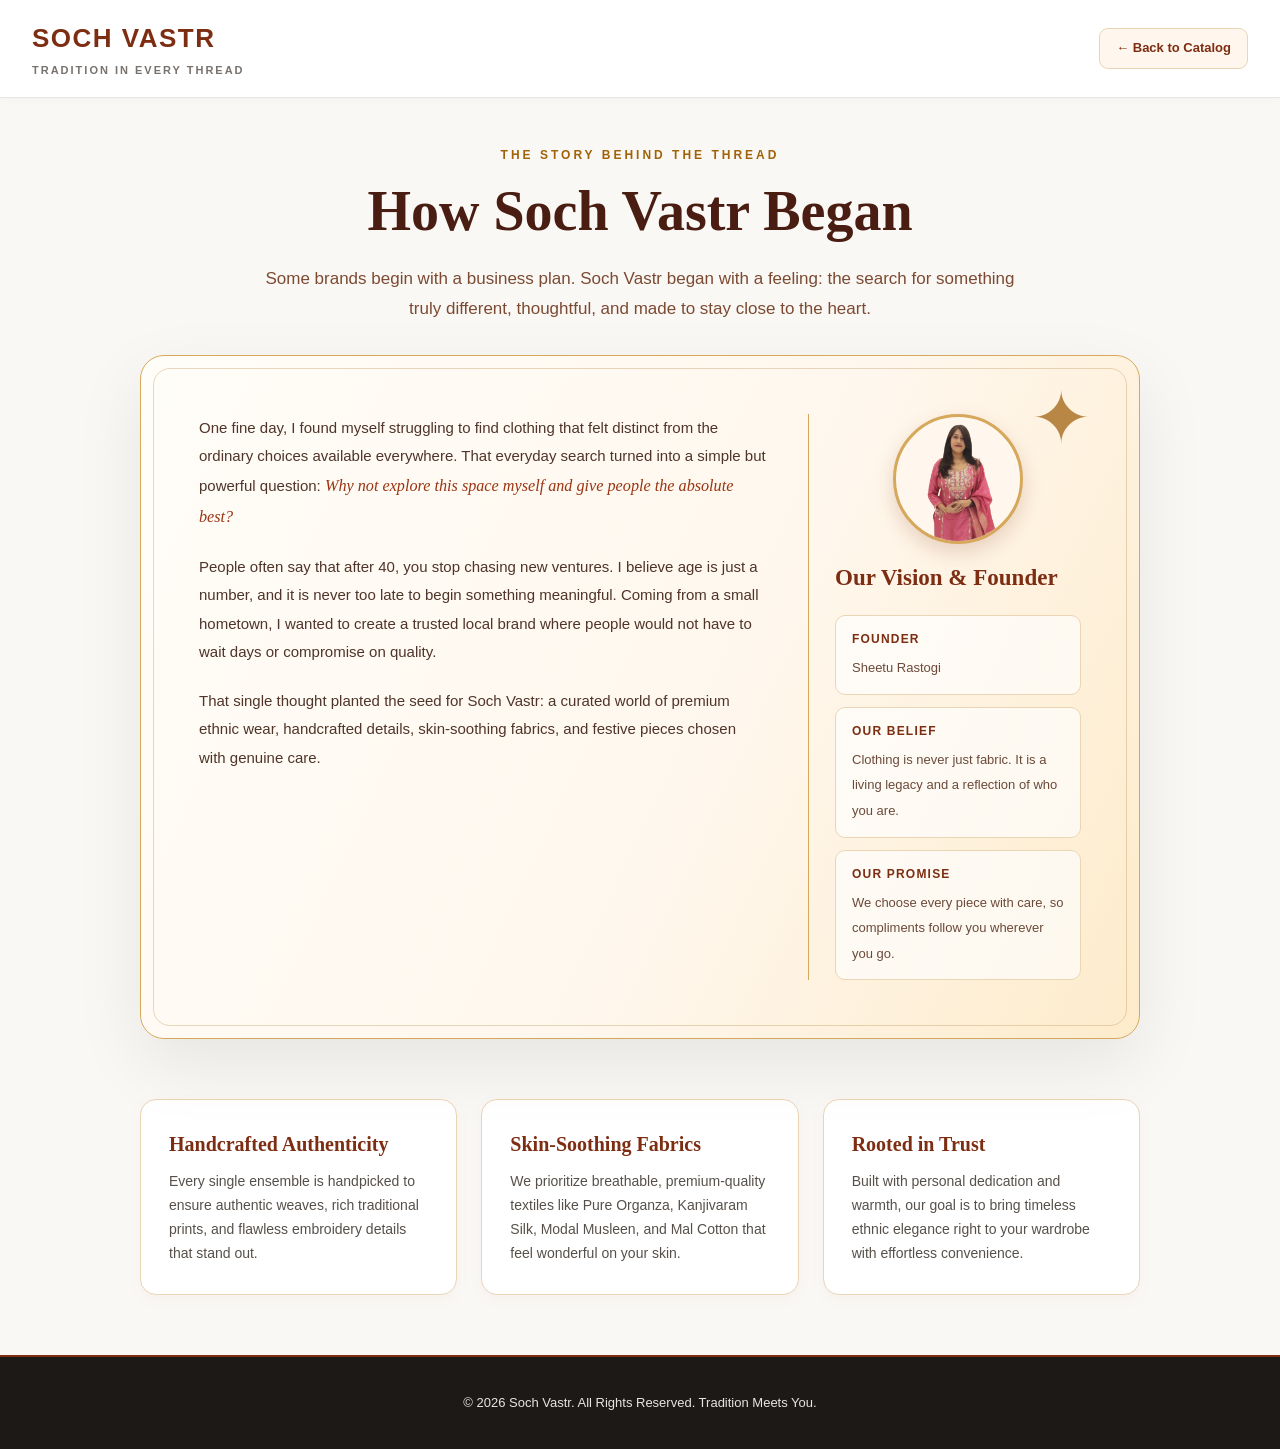
==== about.html @ a59cc062 "commit" ====
<!DOCTYPE html>
<html lang="en">
<head>
  <meta charset="UTF-8" />
  <meta name="viewport" content="width=device-width, initial-scale=1.0" />
  <title>About Us | Soch Vastr - Tradition in Every Thread</title>
  <style>
    * { box-sizing: border-box; margin: 0; padding: 0; font-family: "Trebuchet MS", "Segoe UI", sans-serif; }
    body { background-color: #FAF8F5; color: #2D2A26; line-height: 1.6; }

    /* Header */
    header { position: sticky; top: 0; z-index: 30; background: #ffffff; border-bottom: 1px solid #E7E5E4; padding: 18px 32px; display: flex; align-items: center; justify-content: space-between; box-shadow: 0 2px 10px rgba(0,0,0,0.02); }
    .brand h1 { font-size: 26px; font-weight: 800; color: #7C2D12; letter-spacing: 1.5px; text-decoration: none; }
    .brand p { font-size: 11px; color: #78716C; text-transform: uppercase; letter-spacing: 2px; font-weight: 600; margin-top: 2px; }
    .back-link { color: #7C2D12; font-size: 13px; font-weight: 800; text-decoration: none; padding: 9px 16px; border: 1px solid #EAD5B5; border-radius: 9px; background: #FFF7ED; transition: color 0.2s, background 0.2s, transform 0.2s; }
    .back-link:hover { color: #ffffff; background: #7C2D12; transform: translateY(-1px); }

    /* Hero Section */
    .about-hero { max-width: 1000px; margin: 48px auto 20px; padding: 0 24px; text-align: center; }
    .about-kicker { color: #A16207; font-size: 12px; font-weight: 800; letter-spacing: 3px; text-transform: uppercase; margin-bottom: 14px; }
    .about-hero h2 { color: #4A1D12; font-family: Georgia, "Times New Roman", serif; font-size: clamp(34px, 5vw, 56px); line-height: 1.15; font-weight: 700; margin-bottom: 20px; }
    .about-lead { max-width: 760px; margin: 0 auto; color: #7C4A32; font-size: 17px; line-height: 1.8; }

    /* Main Content Panel */
    .about-container { max-width: 1040px; margin: 30px auto 60px; padding: 0 20px; }
    .about-panel { padding: 58px; background: linear-gradient(115deg, #FFFDF8 0%, #FFF7ED 58%, #FDEBCB 100%); border: 1px solid #D6A85C; border-radius: 24px; color: #3A2118; box-shadow: 0 24px 70px rgba(0, 0, 0, 0.08); position: relative; overflow: hidden; }
    .about-panel::before { content: ""; position: absolute; inset: 12px; border: 1px solid rgba(184, 134, 69, 0.32); border-radius: 17px; pointer-events: none; }
    .about-panel::after { content: "✦"; position: absolute; right: 48px; top: 26px; color: #B88645; font-size: 72px; line-height: 1; pointer-events: none; }

    .about-content { display: grid; grid-template-columns: minmax(0, 1.35fr) minmax(250px, 0.65fr); gap: 42px; align-items: start; position: relative; z-index: 1; }
    .about-story { color: #4F3429; font-size: 15px; line-height: 1.9; }
    .about-story p + p { margin-top: 20px; }
    .about-story em { color: #9A3412; font-family: Georgia, "Times New Roman", serif; font-size: 1.08em; }

    /* Founder Aside Styles */
    .about-aside { border-left: 1px solid #D6A85C; padding-left: 26px; text-align: center; }
    .founder-img-wrap { width: 130px; height: 130px; margin: 0 auto 16px; border-radius: 50%; overflow: hidden; border: 3px solid #D6A85C; box-shadow: 0 8px 20px rgba(124, 45, 18, 0.18); background: #FFF7ED; }
    .founder-img-wrap img { width: 100%; height: 100%; object-fit: cover; object-position: top center; }
    .about-aside h3 { color: #7C2D12; font-family: Georgia, "Times New Roman", serif; font-size: 23px; margin-bottom: 18px; text-align: left; }
    .about-fact { padding: 14px 16px; border: 1px solid #EAD5B5; border-radius: 10px; background: rgba(255, 255, 255, 0.65); margin-top: 12px; text-align: left; }
    .about-fact strong { display: block; color: #7C2D12; font-size: 12px; letter-spacing: 1.2px; text-transform: uppercase; margin-bottom: 5px; }
    .about-fact span { color: #6B4A3A; font-size: 13px; line-height: 1.5; }

    /* Values Grid */
    .values-grid { max-width: 1040px; margin: 0 auto 60px; padding: 0 20px; display: grid; grid-template-columns: repeat(auto-fit, minmax(300px, 1fr)); gap: 24px; }
    .value-card { background: #ffffff; border: 1px solid #EAD5B5; border-radius: 16px; padding: 28px; box-shadow: 0 4px 16px rgba(124, 45, 18, 0.04); }
    .value-card h4 { font-family: Georgia, "Times New Roman", serif; font-size: 20px; color: #7C2D12; margin-bottom: 10px; }
    .value-card p { font-size: 14px; color: #57504A; line-height: 1.7; }

    /* Responsive */
    @media (max-width: 768px) {
      header { padding: 14px 16px; }
      .brand h1 { font-size: 21px; }
      .about-panel { padding: 36px 20px; border-radius: 18px; }
      .about-panel::after { display: none; }
      .about-content { grid-template-columns: 1fr; gap: 28px; }
      .about-aside { border-left: 0; border-top: 1px solid rgba(214, 168, 92, 0.4); padding: 24px 0 0; text-align: left; }
      .about-aside h3 { text-align: left; }
      .founder-img-wrap { margin: 0 0 16px 0; }
    }
  </style>
</head>
<body>

  <!-- Header -->
  <header>
    <div class="brand">
      <a href="index.html" style="text-decoration: none;"><h1 style="color: #7C2D12;">SOCH VASTR</h1></a>
      <p>Tradition in Every Thread</p>
    </div>
    <a href="index.html" class="back-link">← Back to Catalog</a>
  </header>

  <!-- Hero Intro -->
  <section class="about-hero">
    <div class="about-kicker">The Story Behind The Thread</div>
    <h2>How Soch Vastr Began</h2>
    <p class="about-lead">Some brands begin with a business plan. Soch Vastr began with a feeling: the search for something truly different, thoughtful, and made to stay close to the heart.</p>
  </section>

  <!-- Detailed Story Container -->
  <div class="about-container">
    <div class="about-panel">
      <div class="about-content">
        <div class="about-story">
          <p>One fine day, I found myself struggling to find clothing that felt distinct from the ordinary choices available everywhere. That everyday search turned into a simple but powerful question: <em>Why not explore this space myself and give people the absolute best?</em></p>
          <p>People often say that after 40, you stop chasing new ventures. I believe age is just a number, and it is never too late to begin something meaningful. Coming from a small hometown, I wanted to create a trusted local brand where people would not have to wait days or compromise on quality.</p>
          <p>That single thought planted the seed for Soch Vastr: a curated world of premium ethnic wear, handcrafted details, skin-soothing fabrics, and festive pieces chosen with genuine care.</p>
        </div>
        <aside class="about-aside">
          <div class="founder-img-wrap">
            <img src="images/founder.png" alt="Sheetu Rastogi - Founder of Soch Vastr" onerror="this.src='https://placehold.co/200x200/FAF5EE/7C2D12?text=Founder';" />
          </div>
          <h3>Our Vision & Founder</h3>
          <div class="about-fact"><strong>Founder</strong><span>Sheetu Rastogi</span></div>
          <div class="about-fact"><strong>Our belief</strong><span>Clothing is never just fabric. It is a living legacy and a reflection of who you are.</span></div>
          <div class="about-fact"><strong>Our promise</strong><span>We choose every piece with care, so compliments follow you wherever you go.</span></div>
        </aside>
      </div>
    </div>
  </div>

  <!-- Core Values Section -->
  <div class="values-grid">
    <div class="value-card">
      <h4>Handcrafted Authenticity</h4>
      <p>Every single ensemble is handpicked to ensure authentic weaves, rich traditional prints, and flawless embroidery details that stand out.</p>
    </div>
    <div class="value-card">
      <h4>Skin-Soothing Fabrics</h4>
      <p>We prioritize breathable, premium-quality textiles like Pure Organza, Kanjivaram Silk, Modal Musleen, and Mal Cotton that feel wonderful on your skin.</p>
    </div>
    <div class="value-card">
      <h4>Rooted in Trust</h4>
      <p>Built with personal dedication and warmth, our goal is to bring timeless ethnic elegance right to your wardrobe with effortless convenience.</p>
    </div>
  </div>

  <!-- Footer -->
  <footer style="background-color: #1C1917; color: #E7E5E4; padding: 36px 24px; text-align: center; border-top: 2px solid #7C2D12; font-size: 13px;">
    <p>&copy; 2026 Soch Vastr. All Rights Reserved. Tradition Meets You.</p>
  </footer>

</body>
</html>
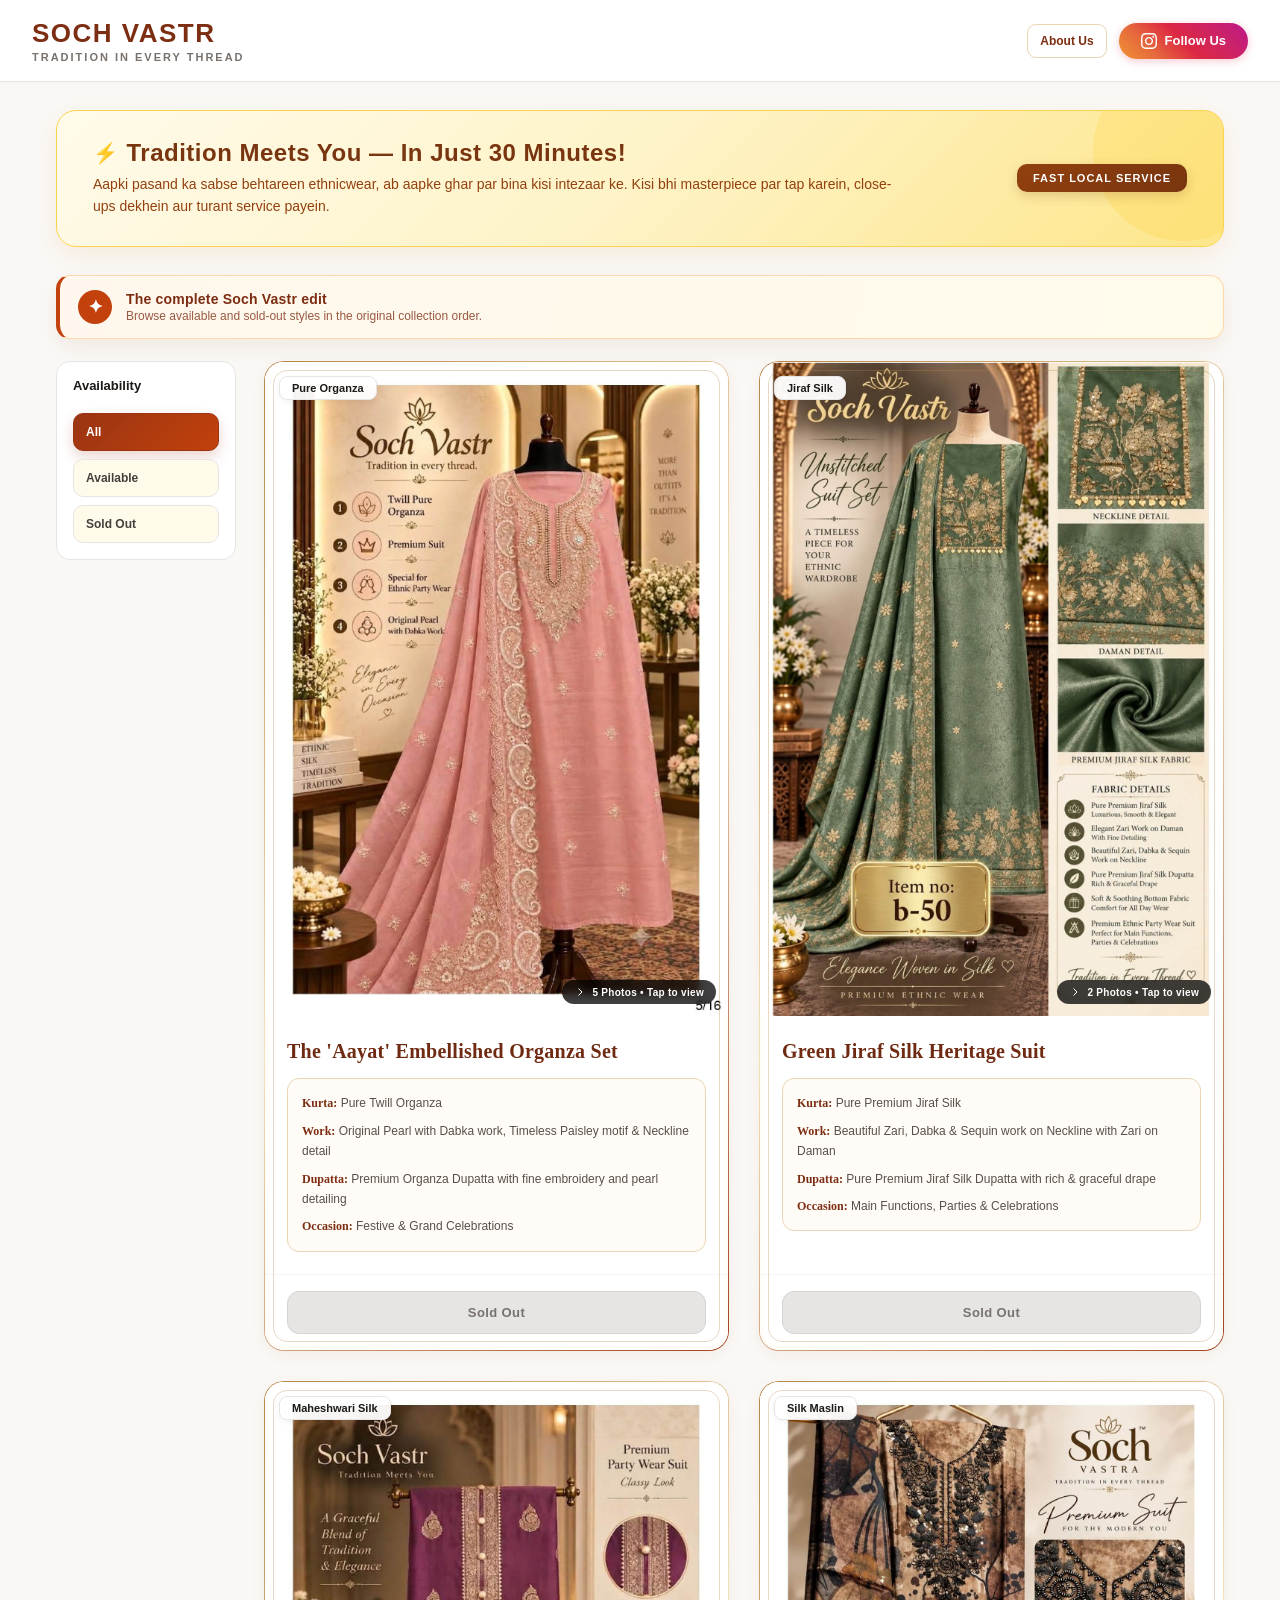
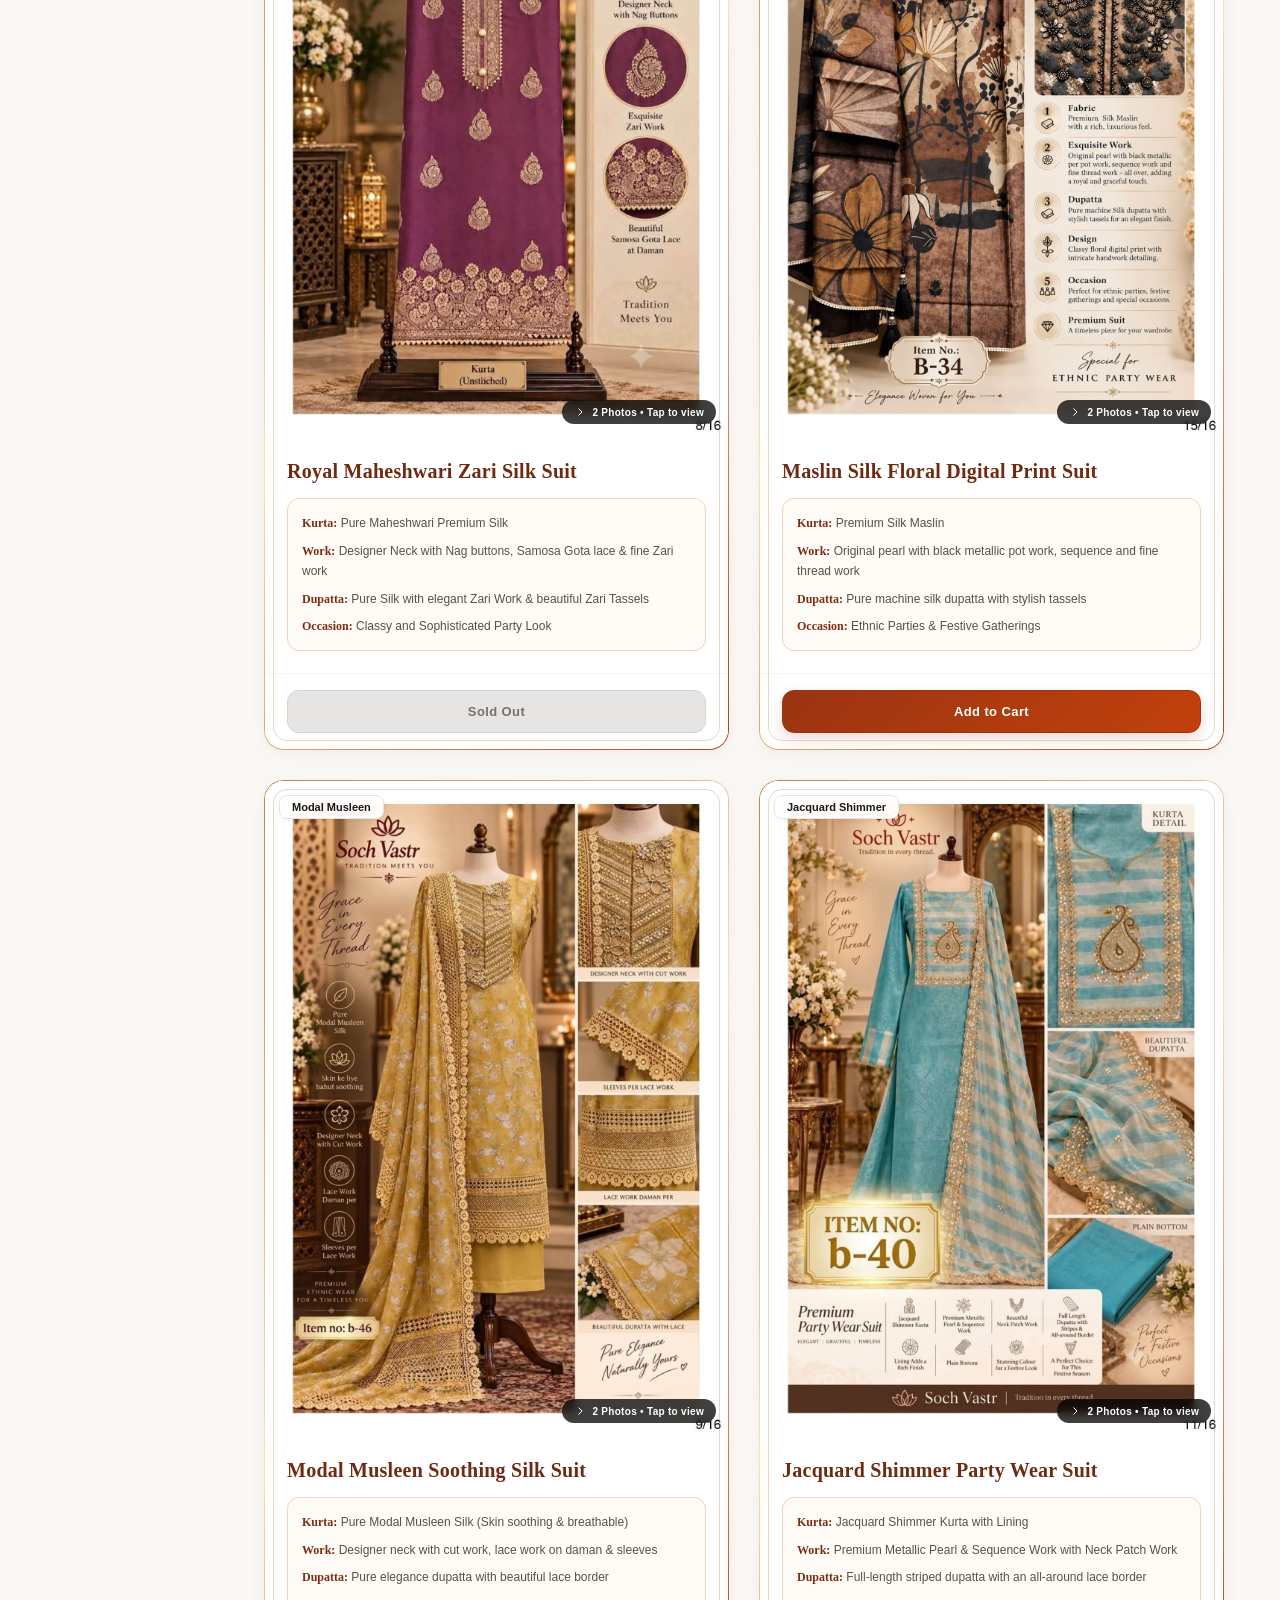
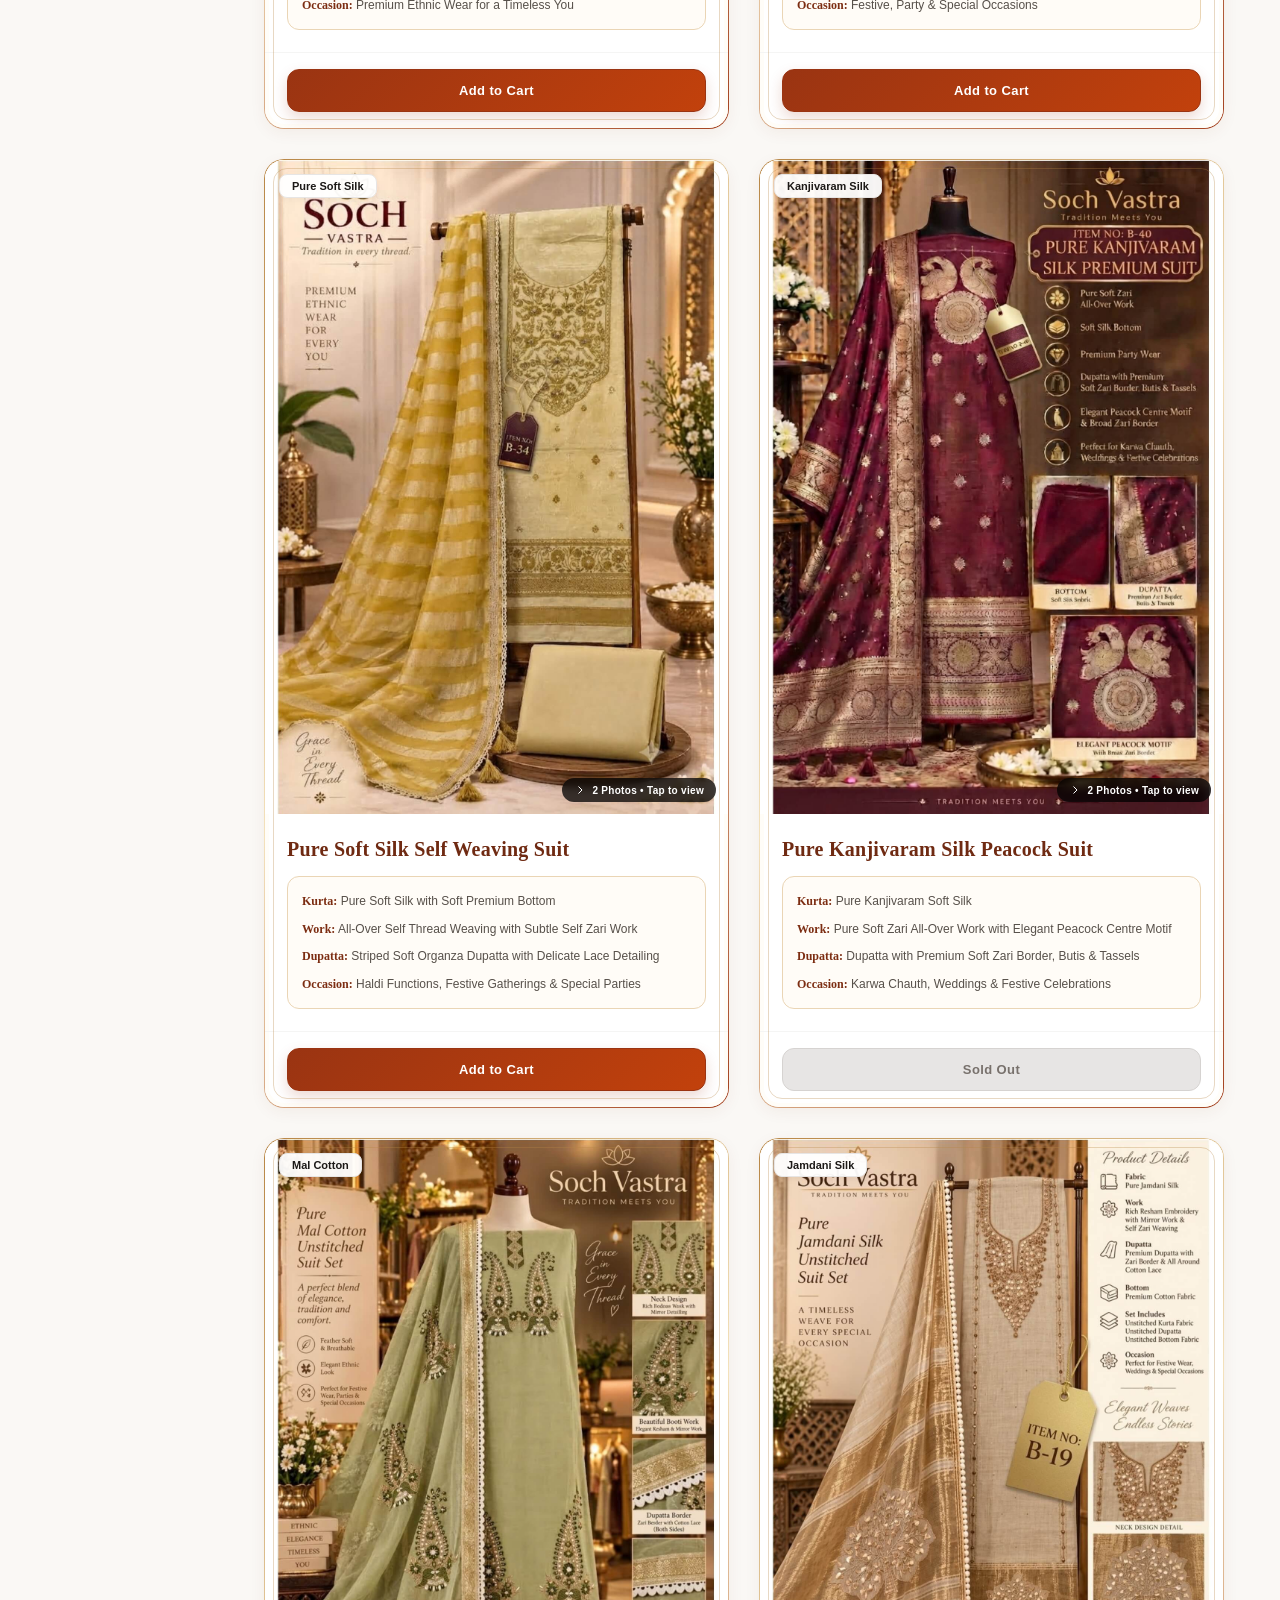
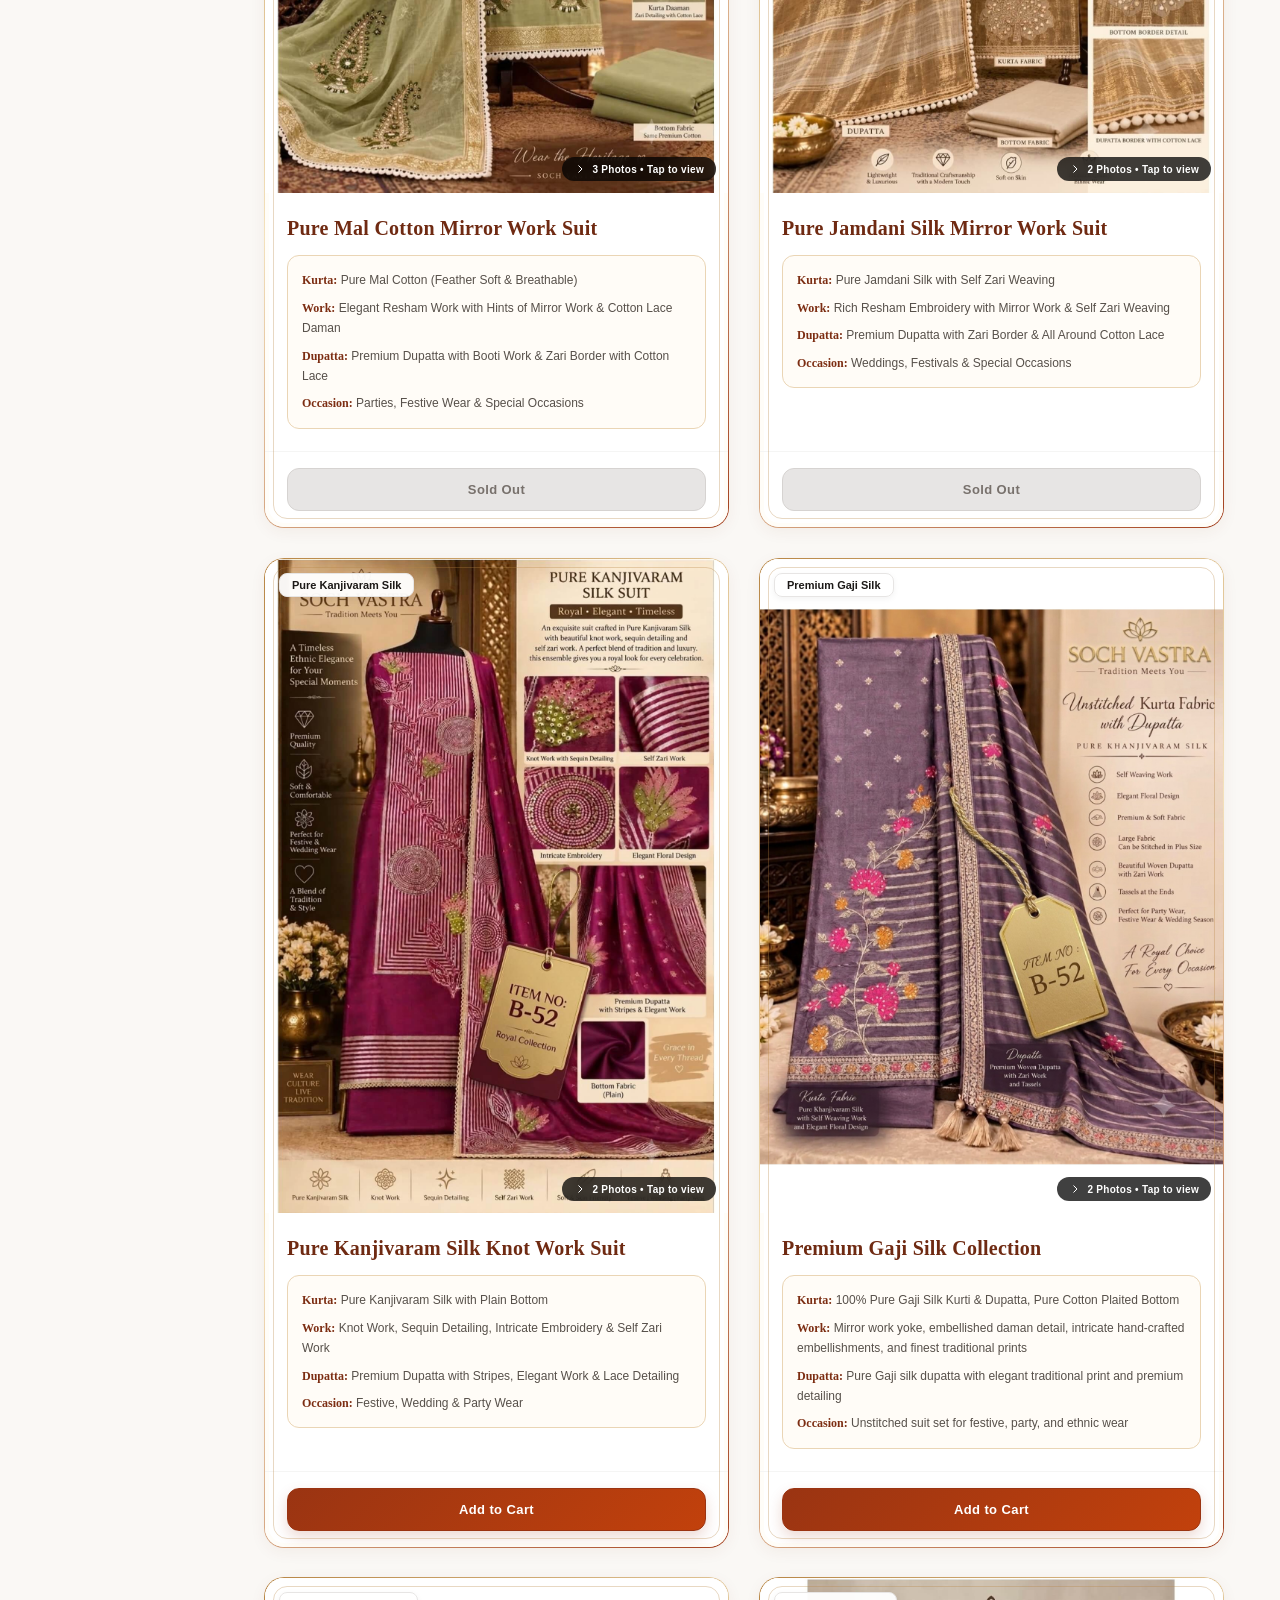
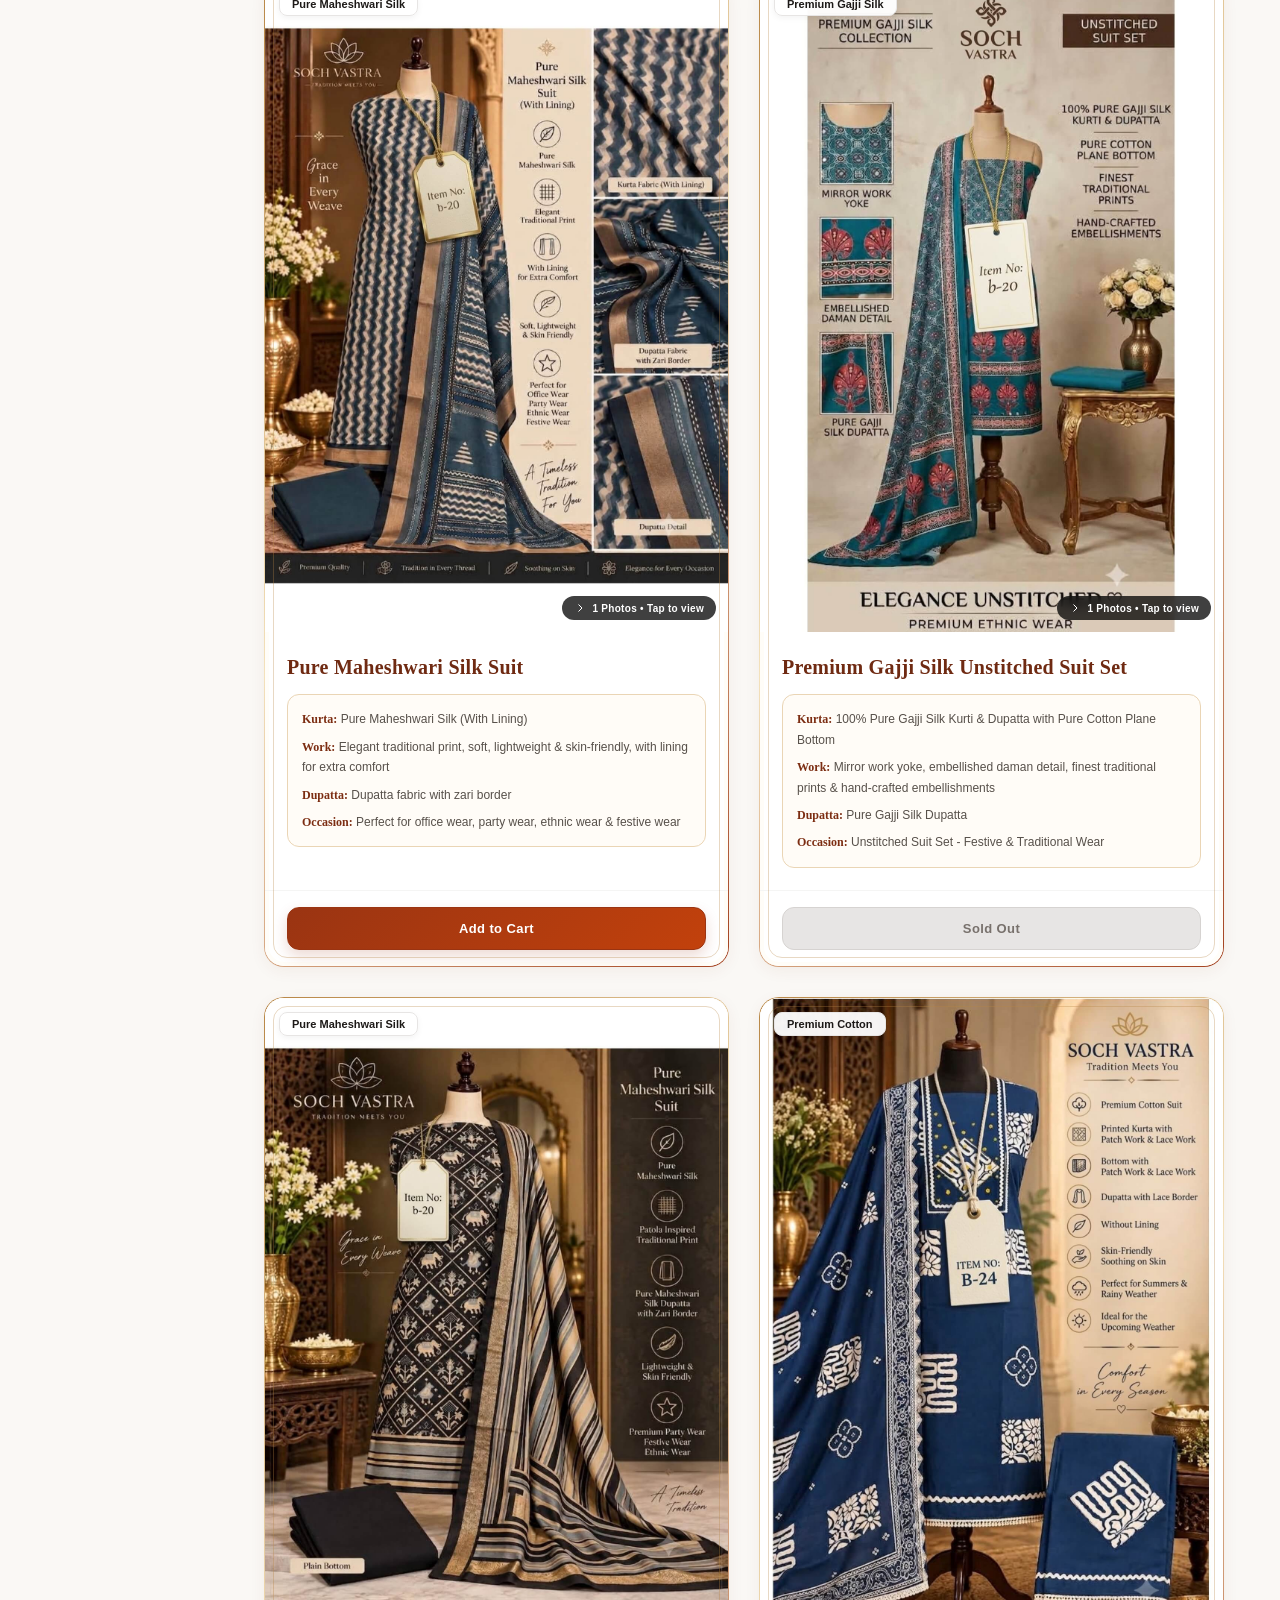
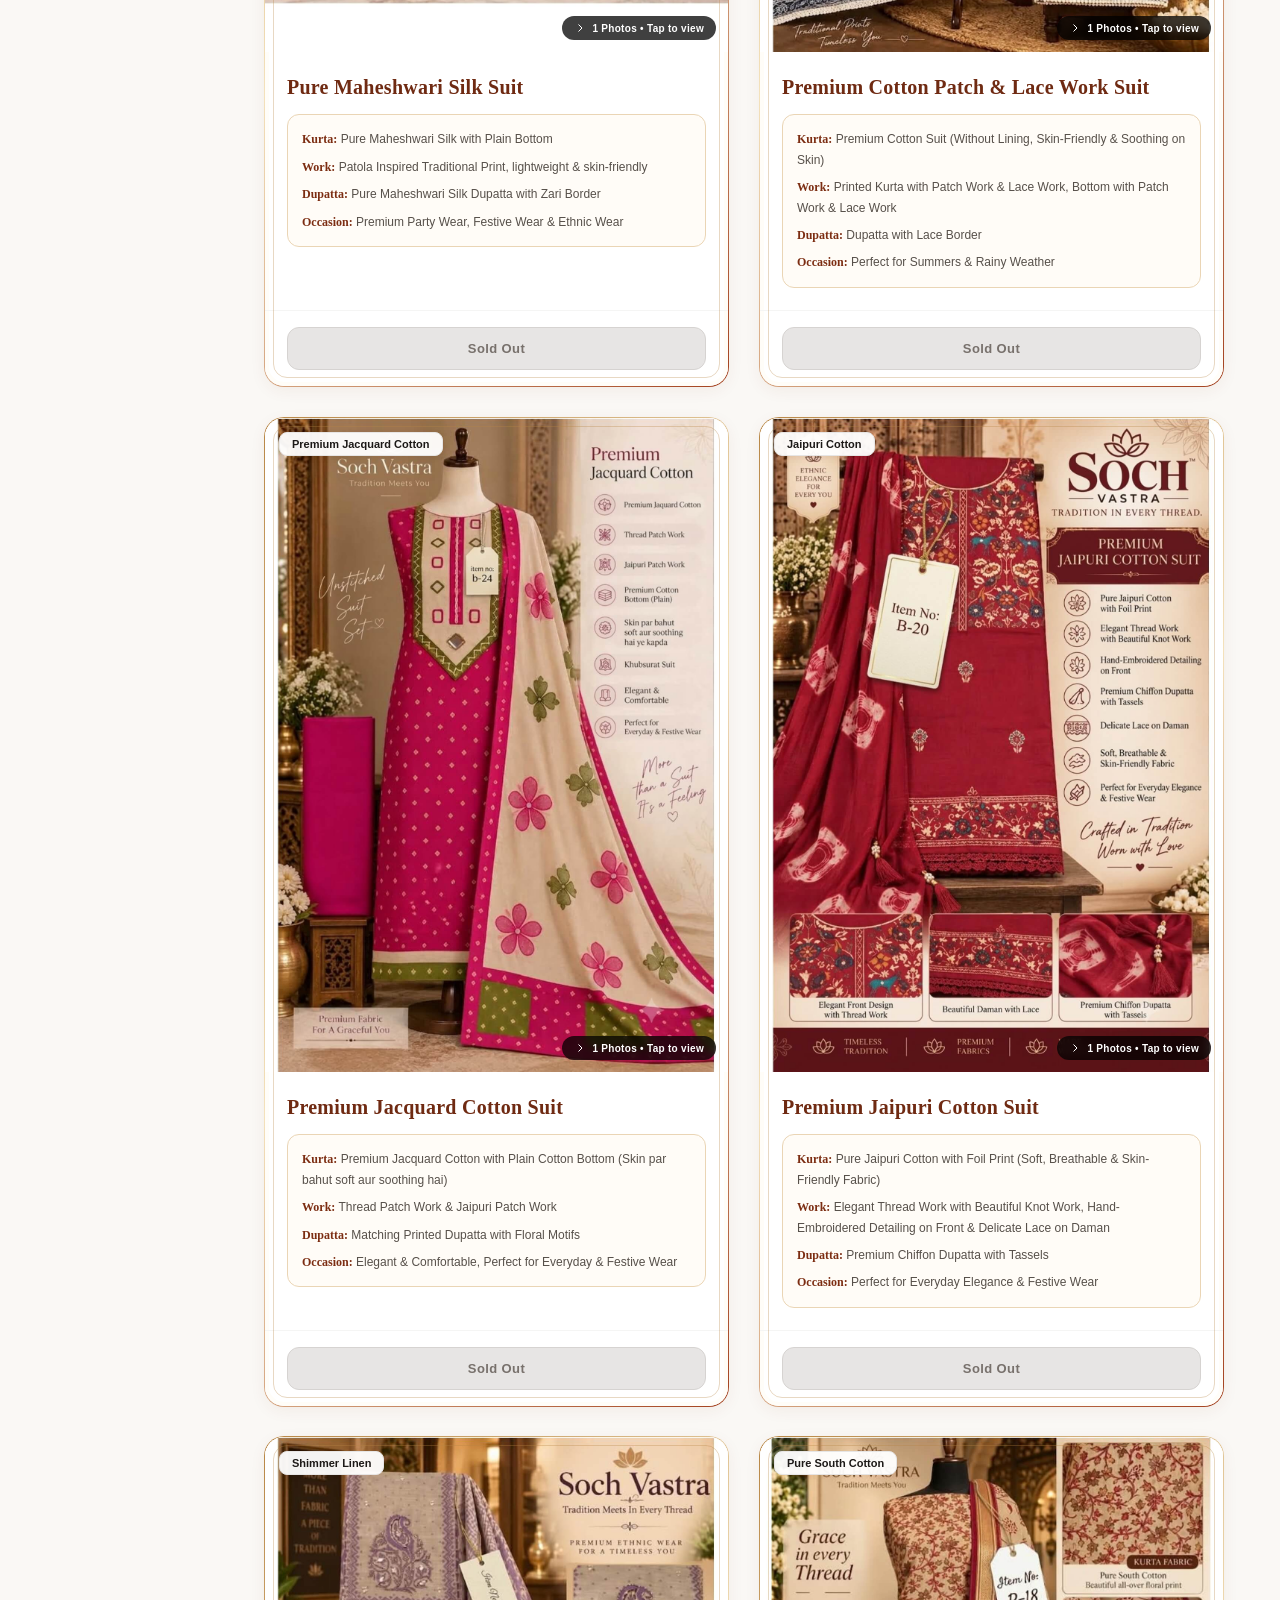
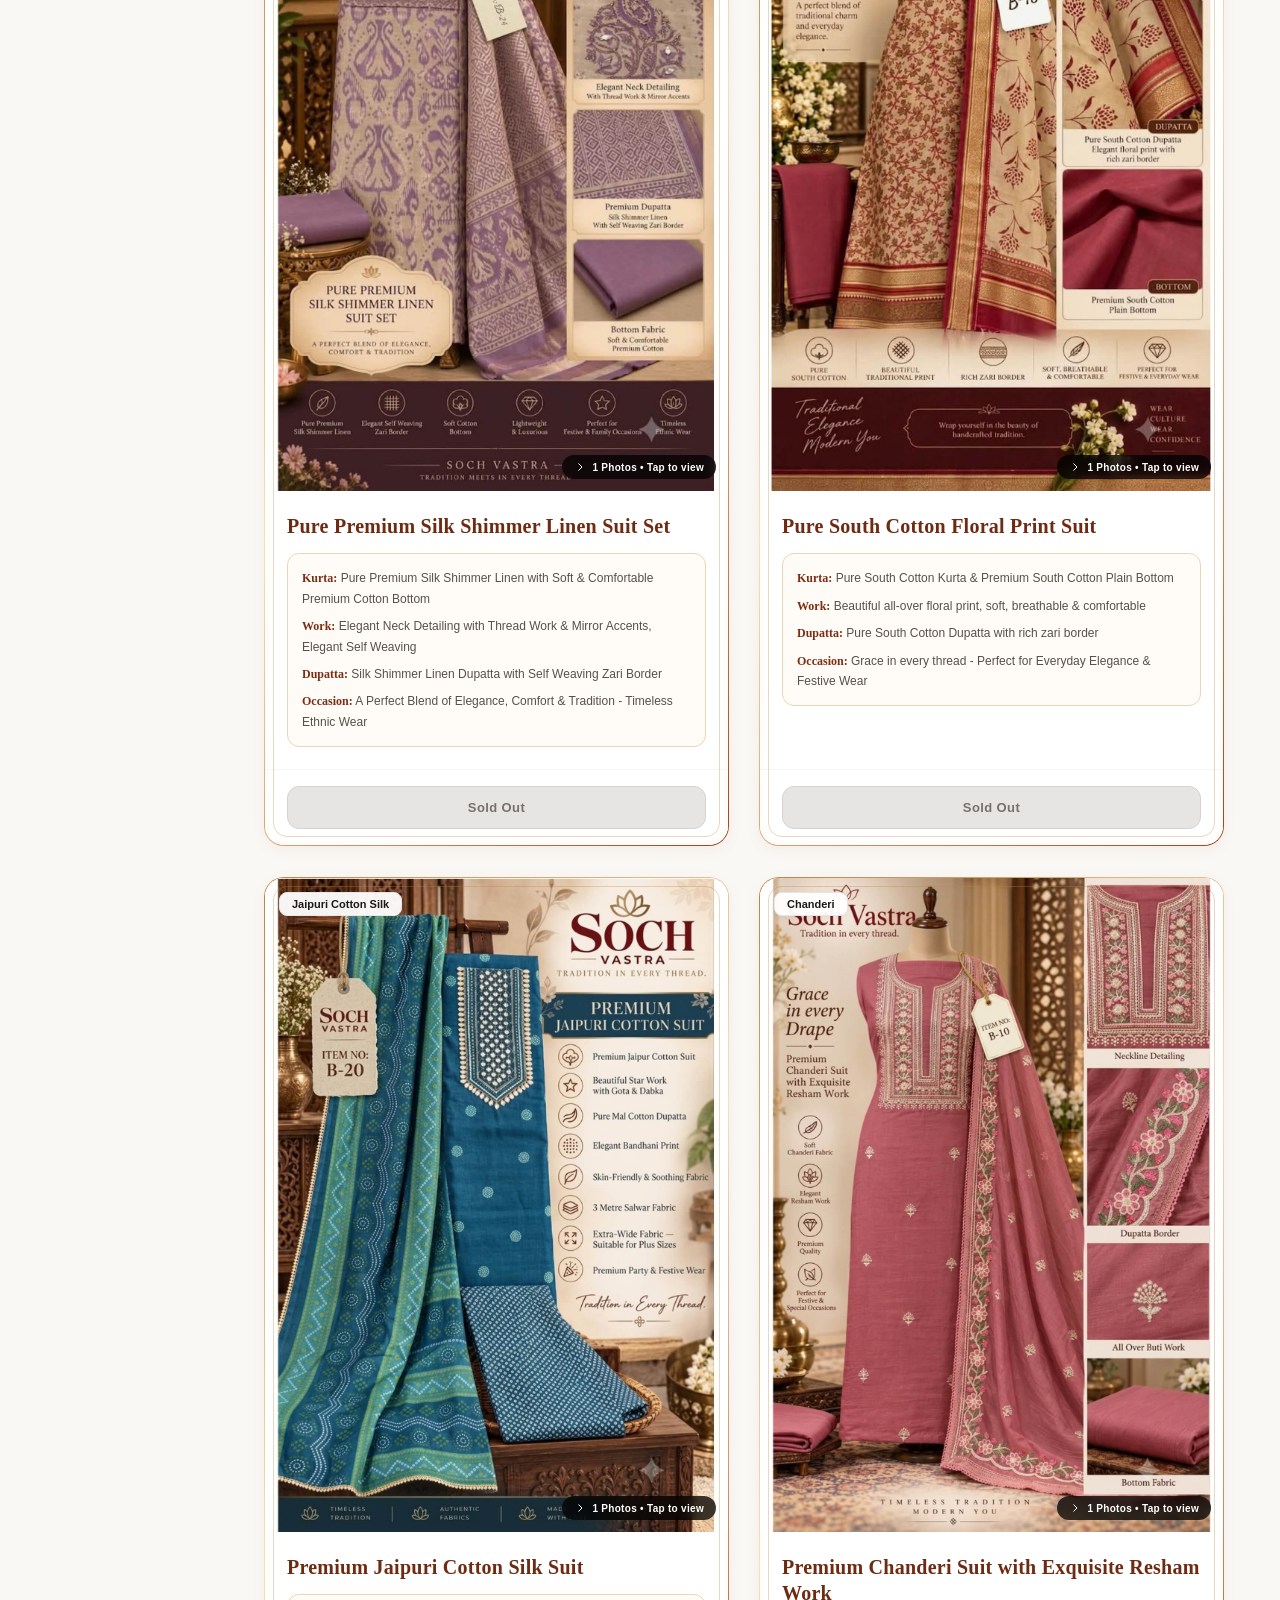
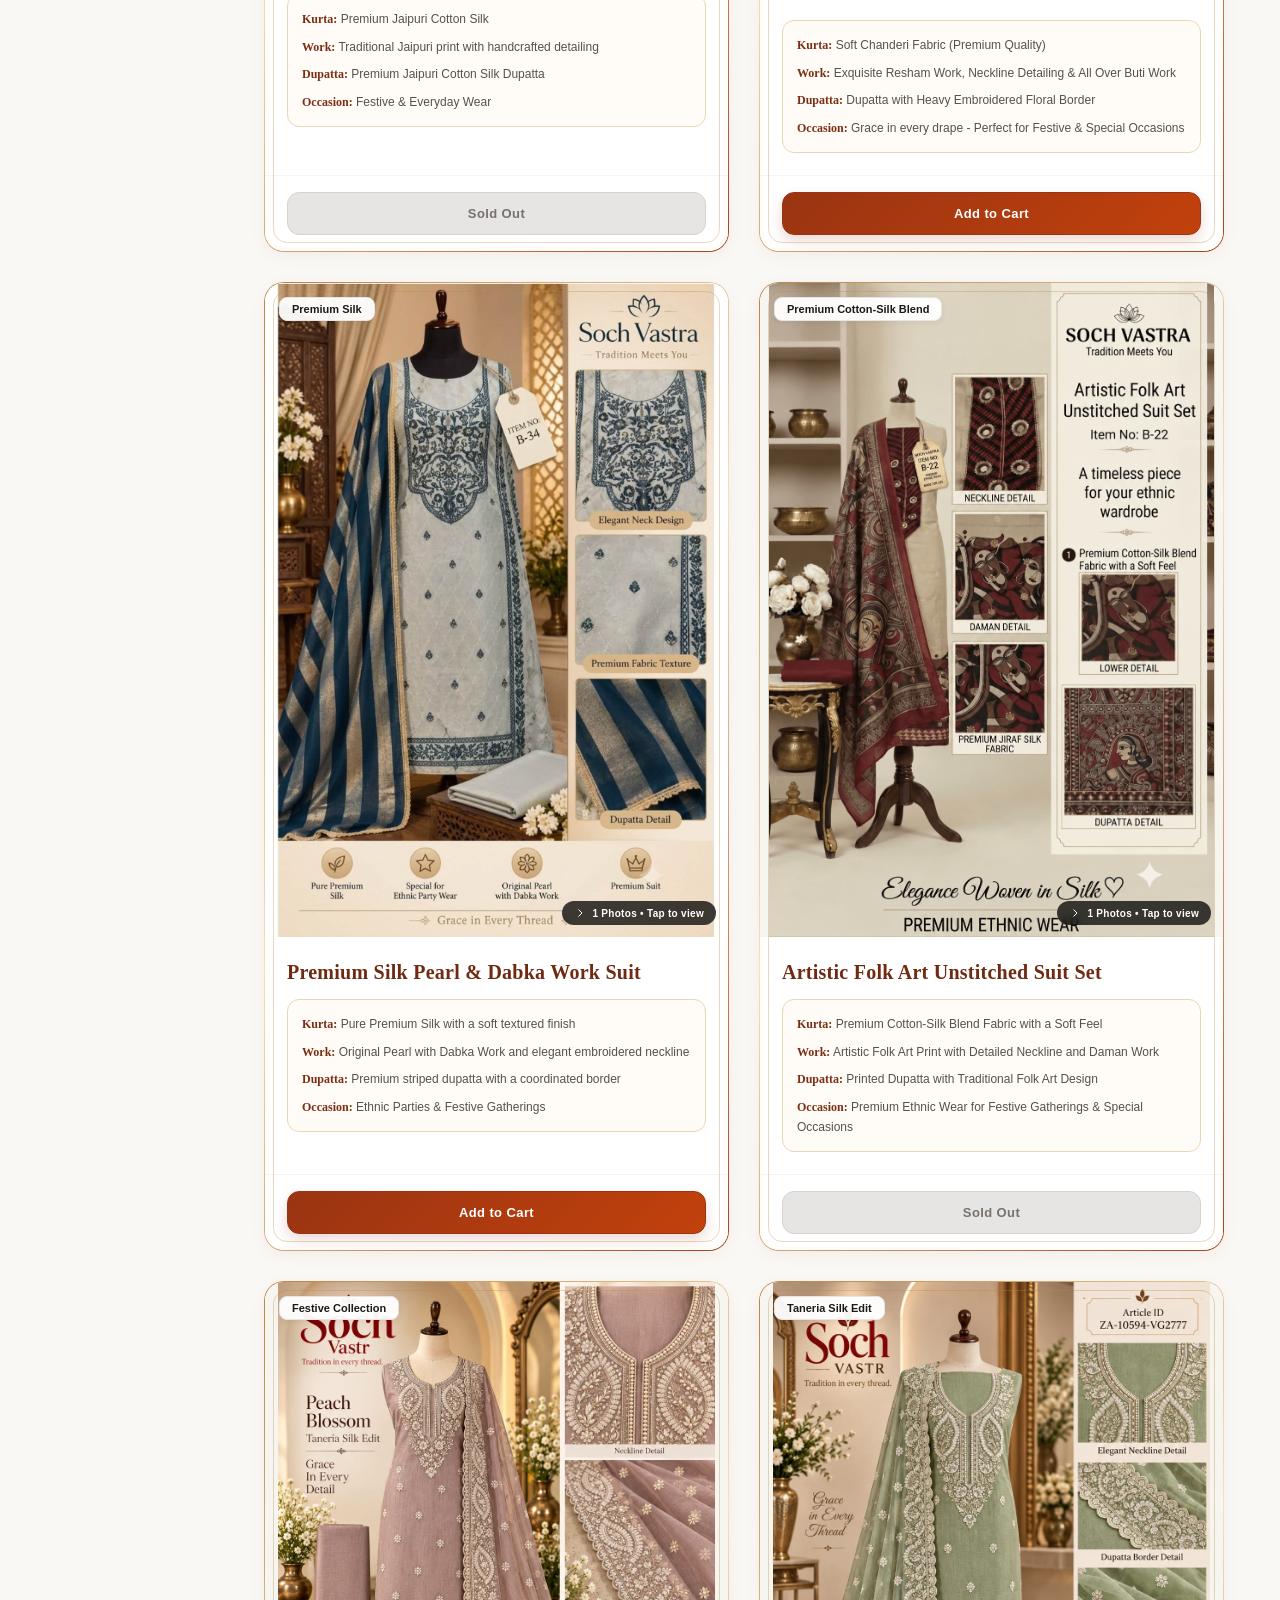
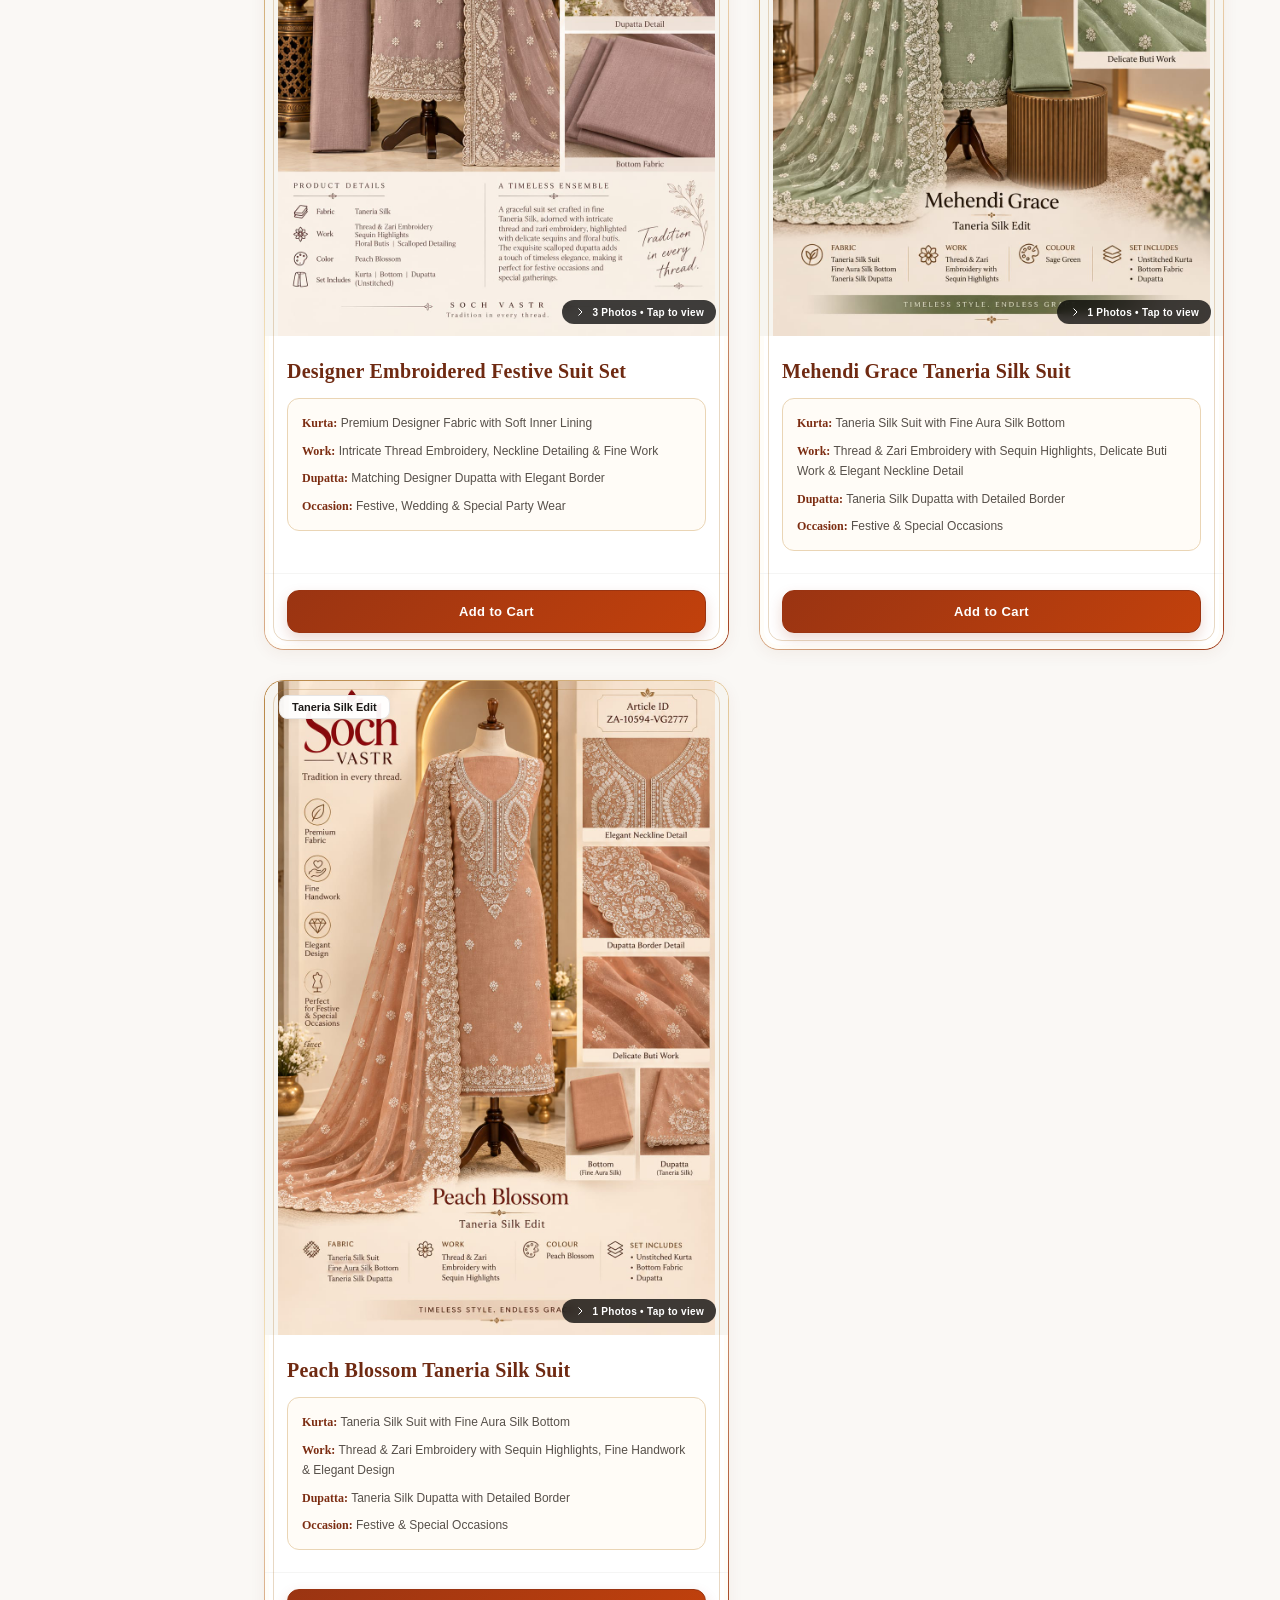
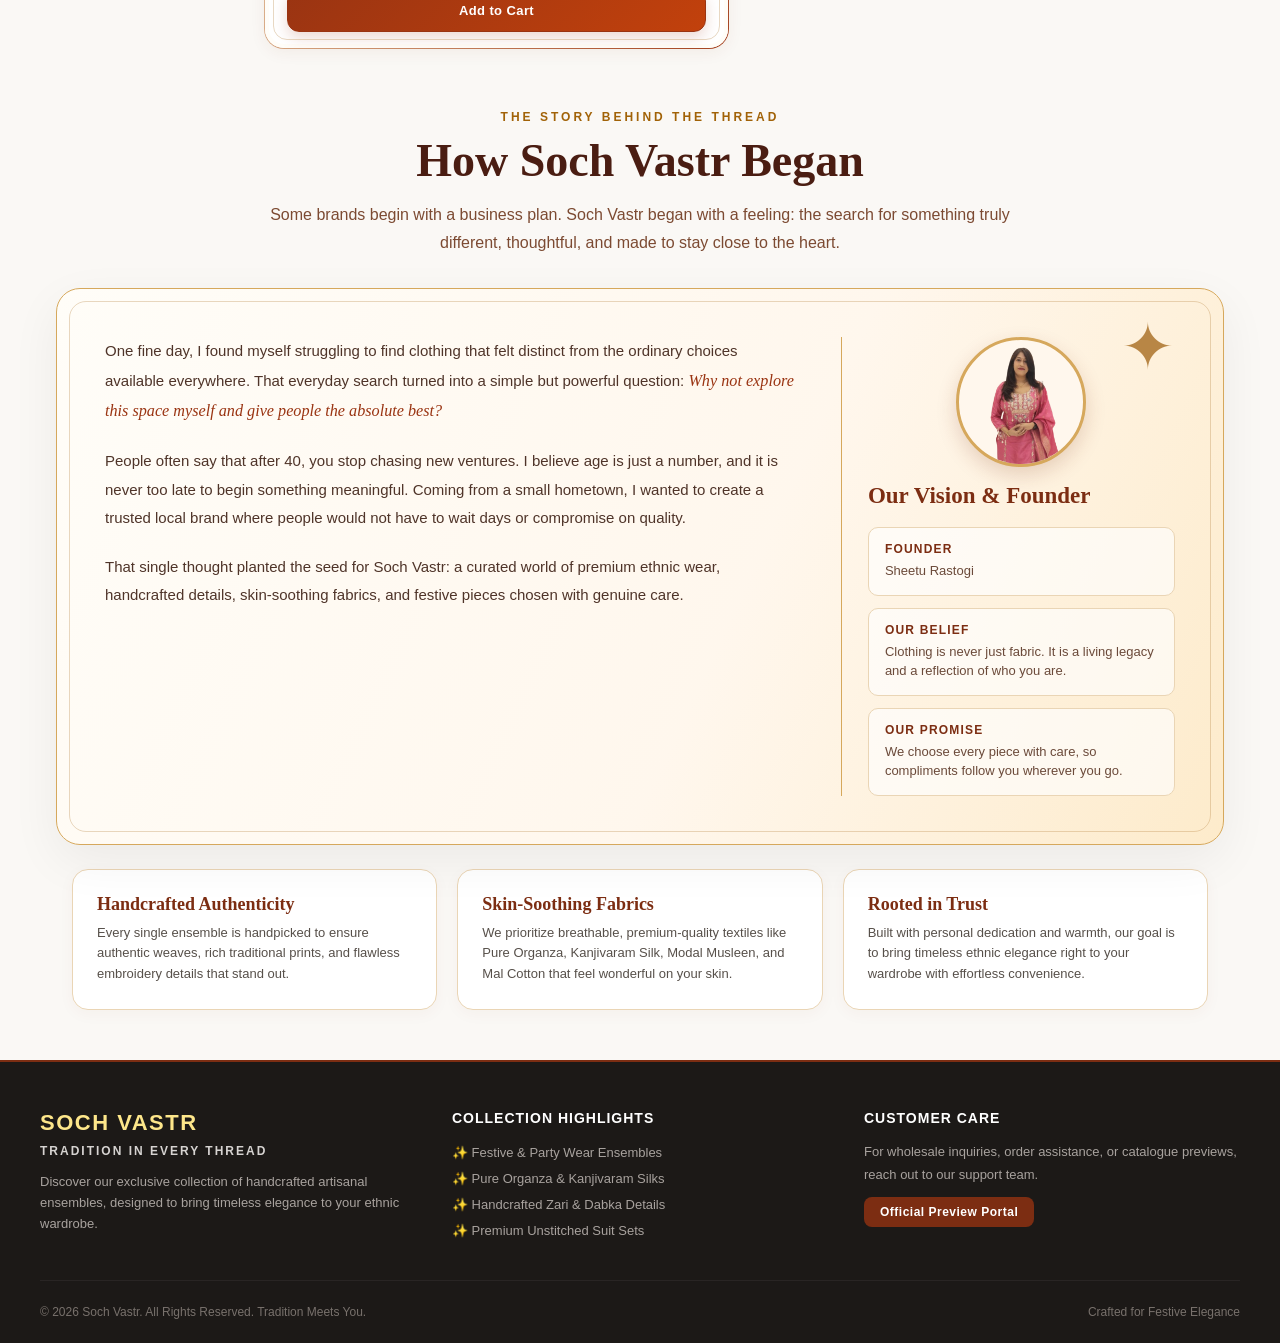
==== commit 1ea727c6: "commit" ====
--- a/about.html
+++ b/about.html
@@ -3,36 +3,66 @@
 <head>
   <meta charset="UTF-8" />
   <meta name="viewport" content="width=device-width, initial-scale=1.0" />
-  <title>About Us | Soch Vastr - Tradition in Every Thread</title>
+  <title>Soch Vastr | Festive Collection Vol. 1</title>
   <style>
     * { box-sizing: border-box; margin: 0; padding: 0; font-family: "Trebuchet MS", "Segoe UI", sans-serif; }
-    body { background-color: #FAF8F5; color: #2D2A26; line-height: 1.6; }
-
-    /* Header */
-    header { position: sticky; top: 0; z-index: 30; background: #ffffff; border-bottom: 1px solid #E7E5E4; padding: 18px 32px; display: flex; align-items: center; justify-content: space-between; box-shadow: 0 2px 10px rgba(0,0,0,0.02); }
-    .brand h1 { font-size: 26px; font-weight: 800; color: #7C2D12; letter-spacing: 1.5px; text-decoration: none; }
+    body { background-color: #FAF8F5; color: #2D2A26; padding-bottom: 0px; scroll-behavior: smooth; }
+    
+    header { position: sticky; top: 0; z-index: 30; background: #ffffff; border-bottom: 1px solid #E7E5E4; padding: 18px 32px; display: flex; align-items: center; justify-content: space-between; box-shadow: 0 2px 10px rgba(0,0,0,0.02); animation: pageReveal 0.55s ease-out both; }
+    .brand h1 { font-size: 26px; font-weight: 800; color: #7C2D12; letter-spacing: 1.5px; }
     .brand p { font-size: 11px; color: #78716C; text-transform: uppercase; letter-spacing: 2px; font-weight: 600; margin-top: 2px; }
-    .back-link { color: #7C2D12; font-size: 13px; font-weight: 800; text-decoration: none; padding: 9px 16px; border: 1px solid #EAD5B5; border-radius: 9px; background: #FFF7ED; transition: color 0.2s, background 0.2s, transform 0.2s; }
-    .back-link:hover { color: #ffffff; background: #7C2D12; transform: translateY(-1px); }
-
-    /* Hero Section */
-    .about-hero { max-width: 1000px; margin: 48px auto 20px; padding: 0 24px; text-align: center; }
-    .about-kicker { color: #A16207; font-size: 12px; font-weight: 800; letter-spacing: 3px; text-transform: uppercase; margin-bottom: 14px; }
-    .about-hero h2 { color: #4A1D12; font-family: Georgia, "Times New Roman", serif; font-size: clamp(34px, 5vw, 56px); line-height: 1.15; font-weight: 700; margin-bottom: 20px; }
-    .about-lead { max-width: 760px; margin: 0 auto; color: #7C4A32; font-size: 17px; line-height: 1.8; }
-
-    /* Main Content Panel */
-    .about-container { max-width: 1040px; margin: 30px auto 60px; padding: 0 20px; }
-    .about-panel { padding: 58px; background: linear-gradient(115deg, #FFFDF8 0%, #FFF7ED 58%, #FDEBCB 100%); border: 1px solid #D6A85C; border-radius: 24px; color: #3A2118; box-shadow: 0 24px 70px rgba(0, 0, 0, 0.08); position: relative; overflow: hidden; }
+    
+    .header-actions { display: flex; gap: 12px; align-items: center; }
+
+    /* Instagram Follow Button Styling */
+    .insta-btn { background: linear-gradient(45deg, #f09433 0%, #e6683c 25%, #dc2743 50%, #cc2366 75%, #bc1888 100%); color: #ffffff; border: none; padding: 10px 22px; border-radius: 999px; cursor: pointer; display: flex; align-items: center; gap: 8px; font-size: 13px; font-weight: 600; text-decoration: none; transition: opacity 0.2s, transform 0.1s; box-shadow: 0 2px 8px rgba(220, 39, 67, 0.25); }
+    .insta-btn:hover { opacity: 0.92; transform: translateY(-1px); }
+    .insta-btn svg { width: 16px; height: 16px; fill: currentColor; }
+
+    /* Updated Classy Royal Banner */
+    .banner { max-width: 1200px; margin: 28px auto; padding: 28px 36px; background: linear-gradient(135deg, #FFFBEB 0%, #FEF3C7 50%, #FDE68A 100%); border: 1.5px solid #FCD34D; border-radius: 20px; display: flex; flex-wrap: wrap; align-items: center; justify-content: space-between; gap: 16px; box-shadow: 0 8px 24px rgba(217, 119, 6, 0.1); position: relative; overflow: hidden; animation: pageReveal 0.65s 0.12s ease-out both; }
+    .banner::before { content: ''; position: absolute; top: -50px; right: -50px; width: 180px; height: 180px; background: rgba(252, 211, 77, 0.3); border-radius: 50%; pointer-events: none; }
+    .banner-content { position: relative; z-index: 1; max-width: 820px; }
+    .banner h2 { font-size: 24px; color: #78350F; margin-bottom: 6px; font-weight: 800; letter-spacing: 0.5px; display: flex; align-items: center; gap: 8px; }
+    .banner h2 span { font-size: 20px; }
+    .banner p { font-size: 14px; color: #92400E; font-weight: 500; line-height: 1.6; }
+    .notice-tag { background: linear-gradient(135deg, #92400E 0%, #78350F 100%); color: #ffffff; font-size: 11px; font-weight: 700; padding: 8px 16px; border-radius: 10px; letter-spacing: 1px; text-transform: uppercase; box-shadow: 0 4px 12px rgba(120, 53, 15, 0.2); position: relative; z-index: 1; white-space: nowrap; }
+    .about-link { color: #7C2D12; font-size: 12px; font-weight: 800; text-decoration: none; padding: 9px 12px; border: 1px solid #EAD5B5; border-radius: 9px; transition: color 0.2s, background 0.2s, transform 0.2s; }
+    .about-link:hover { color: #ffffff; background: #7C2D12; transform: translateY(-1px); }
+
+    .container { max-width: 1200px; margin: 0 auto; padding: 0 16px; }
+    .catalog-layout { display: grid; grid-template-columns: 180px minmax(0, 1fr); gap: 28px; align-items: start; }
+    .grid { display: grid; grid-template-columns: repeat(auto-fill, minmax(340px, 1fr)); gap: 30px; }
+    .availability-message { display: flex; align-items: center; gap: 14px; margin: 0 auto 22px; max-width: 1200px; padding: 14px 18px; border: 1px solid #FED7AA; border-left: 4px solid #C2410C; border-radius: 14px; background: linear-gradient(100deg, #FFF7ED, #FFFBEB); color: #7C2D12; box-shadow: 0 8px 20px rgba(124, 45, 18, 0.08); animation: messageReveal 0.45s ease-out both; }
+    .availability-message.sold-out { border-color: #FECACA; border-left-color: #B91C1C; background: linear-gradient(100deg, #FEF2F2, #FFF7ED); color: #991B1B; }
+    .availability-message.available { border-color: #BBF7D0; border-left-color: #15803D; background: linear-gradient(100deg, #F0FDF4, #FFFBEB); color: #166534; }
+    .availability-icon { display: grid; place-items: center; flex: 0 0 34px; width: 34px; height: 34px; border-radius: 50%; background: #C2410C; color: #ffffff; font-size: 18px; font-weight: 800; animation: messagePulse 2.2s ease-in-out infinite; }
+    .sold-out .availability-icon { background: #B91C1C; }
+    .available .availability-icon { background: #15803D; }
+    .availability-message strong { display: block; font-size: 14px; letter-spacing: 0.2px; }
+    .availability-message span { display: block; margin-top: 2px; font-size: 12px; color: currentColor; opacity: 0.78; }
+    .status-filter { position: sticky; top: 104px; background: #ffffff; border: 1px solid #E7E5E4; border-radius: 14px; padding: 16px; }
+    .status-filter h3 { color: #1C1917; font-size: 13px; margin-bottom: 12px; }
+    .status-filter button { width: 100%; background: #FFFBEB; border: 1px solid #E7E5E4; border-radius: 10px; color: #44403C; cursor: pointer; font-size: 12px; font-weight: 700; margin-top: 8px; padding: 11px 12px; text-align: left; transition: color 0.2s, border-color 0.2s, background 0.2s, transform 0.2s, box-shadow 0.2s; }
+    .status-filter button:hover { border-color: #C2410C; color: #7C2D12; transform: translateX(3px); }
+    .status-filter button.active { background: linear-gradient(135deg, #9A3412, #C2410C); border-color: #9A3412; color: #ffffff; box-shadow: 0 6px 14px rgba(154, 52, 18, 0.2); }
+
+    /* Integrated In-Page About Section Styles */
+    .about-section-wrapper { max-width: 1200px; margin: 60px auto 20px; padding: 0 16px; }
+    .about-hero-block { text-align: center; margin-bottom: 30px; }
+    .about-kicker { color: #A16207; font-size: 12px; font-weight: 800; letter-spacing: 3px; text-transform: uppercase; margin-bottom: 10px; }
+    .about-hero-block h2 { color: #4A1D12; font-family: Georgia, "Times New Roman", serif; font-size: clamp(30px, 4vw, 46px); font-weight: 700; margin-bottom: 14px; }
+    .about-lead { max-width: 760px; margin: 0 auto; color: #7C4A32; font-size: 16px; line-height: 1.8; }
+    
+    .about-panel { padding: 48px; background: linear-gradient(115deg, #FFFDF8 0%, #FFF7ED 58%, #FDEBCB 100%); border: 1px solid #D6A85C; border-radius: 24px; color: #3A2118; box-shadow: 0 16px 50px rgba(0, 0, 0, 0.06); position: relative; overflow: hidden; }
     .about-panel::before { content: ""; position: absolute; inset: 12px; border: 1px solid rgba(184, 134, 69, 0.32); border-radius: 17px; pointer-events: none; }
-    .about-panel::after { content: "✦"; position: absolute; right: 48px; top: 26px; color: #B88645; font-size: 72px; line-height: 1; pointer-events: none; }
+    .about-panel::after { content: "✦"; position: absolute; right: 48px; top: 26px; color: #B88645; font-size: 64px; line-height: 1; pointer-events: none; }
 
     .about-content { display: grid; grid-template-columns: minmax(0, 1.35fr) minmax(250px, 0.65fr); gap: 42px; align-items: start; position: relative; z-index: 1; }
     .about-story { color: #4F3429; font-size: 15px; line-height: 1.9; }
     .about-story p + p { margin-top: 20px; }
     .about-story em { color: #9A3412; font-family: Georgia, "Times New Roman", serif; font-size: 1.08em; }
 
-    /* Founder Aside Styles */
     .about-aside { border-left: 1px solid #D6A85C; padding-left: 26px; text-align: center; }
     .founder-img-wrap { width: 130px; height: 130px; margin: 0 auto 16px; border-radius: 50%; overflow: hidden; border: 3px solid #D6A85C; box-shadow: 0 8px 20px rgba(124, 45, 18, 0.18); background: #FFF7ED; }
     .founder-img-wrap img { width: 100%; height: 100%; object-fit: cover; object-position: top center; }
@@ -41,45 +71,149 @@
     .about-fact strong { display: block; color: #7C2D12; font-size: 12px; letter-spacing: 1.2px; text-transform: uppercase; margin-bottom: 5px; }
     .about-fact span { color: #6B4A3A; font-size: 13px; line-height: 1.5; }
 
-    /* Values Grid */
-    .values-grid { max-width: 1040px; margin: 0 auto 60px; padding: 0 20px; display: grid; grid-template-columns: repeat(auto-fit, minmax(300px, 1fr)); gap: 24px; }
-    .value-card { background: #ffffff; border: 1px solid #EAD5B5; border-radius: 16px; padding: 28px; box-shadow: 0 4px 16px rgba(124, 45, 18, 0.04); }
-    .value-card h4 { font-family: Georgia, "Times New Roman", serif; font-size: 20px; color: #7C2D12; margin-bottom: 10px; }
-    .value-card p { font-size: 14px; color: #57504A; line-height: 1.7; }
-
-    /* Responsive */
-    @media (max-width: 768px) {
+    .values-grid { max-width: 1200px; margin: 24px auto 0; padding: 0 16px; display: grid; grid-template-columns: repeat(auto-fit, minmax(300px, 1fr)); gap: 20px; }
+    .value-card { background: #ffffff; border: 1px solid #EAD5B5; border-radius: 16px; padding: 24px; box-shadow: 0 4px 16px rgba(124, 45, 18, 0.04); }
+    .value-card h4 { font-family: Georgia, "Times New Roman", serif; font-size: 18px; color: #7C2D12; margin-bottom: 8px; }
+    .value-card p { font-size: 13px; color: #57504A; line-height: 1.6; }
+
+    @media (max-width: 767px) {
       header { padding: 14px 16px; }
-      .brand h1 { font-size: 21px; }
-      .about-panel { padding: 36px 20px; border-radius: 18px; }
+      .brand h1 { font-size: 21px; letter-spacing: 1px; }
+      .brand p { font-size: 9px; letter-spacing: 1.4px; }
+      .header-actions { gap: 6px; }
+      .insta-btn { padding: 9px 11px; font-size: 11px; gap: 0; }
+      .insta-btn span { display: none; }
+      .banner { margin: 18px 0; padding: 20px; border-radius: 16px; gap: 12px; }
+      .banner h2 { font-size: 19px; line-height: 1.25; }
+      .banner h2 span { font-size: 17px; }
+      .banner p { font-size: 12px; line-height: 1.5; }
+      .notice-tag { font-size: 10px; padding: 7px 11px; }
+      .about-link { padding: 8px 10px; font-size: 11px; }
+      .catalog-layout { grid-template-columns: 1fr; gap: 16px; }
+      .grid { grid-template-columns: 1fr; gap: 20px; }
+      .status-filter { position: static; display: flex; flex-wrap: wrap; gap: 8px; align-items: center; }
+      .status-filter h3 { width: 100%; margin-bottom: 0; }
+      .status-filter button { flex: 1 1 30%; margin-top: 0; text-align: center; }
+      .about-panel { padding: 32px 20px; border-radius: 18px; }
       .about-panel::after { display: none; }
       .about-content { grid-template-columns: 1fr; gap: 28px; }
       .about-aside { border-left: 0; border-top: 1px solid rgba(214, 168, 92, 0.4); padding: 24px 0 0; text-align: left; }
       .about-aside h3 { text-align: left; }
       .founder-img-wrap { margin: 0 0 16px 0; }
     }
+
+    /* Product Card */
+    .card { position: relative; background: linear-gradient(#ffffff, #ffffff) padding-box, linear-gradient(135deg, #B88645, #F4E2BC 48%, #A44220) border-box; border: 1px solid transparent; border-radius: 20px; overflow: hidden; display: flex; flex-direction: column; justify-content: space-between; box-shadow: 0 4px 16px rgba(124, 45, 18, 0.06), inset 0 0 0 4px #FFFDF8; cursor: pointer; transition: transform 0.25s ease, box-shadow 0.25s ease, border-color 0.25s ease; animation: cardReveal 0.5s calc(var(--card-index) * 70ms) ease-out both; }
+    .card::before { content: ""; position: absolute; inset: 8px; border: 1px solid rgba(184, 134, 69, 0.32); border-radius: 14px; pointer-events: none; z-index: 8; transition: border-color 0.25s ease, inset 0.25s ease; }
+    .card:hover { transform: translateY(-5px); box-shadow: 0 14px 30px rgba(124, 45, 18, 0.14), inset 0 0 0 4px #FFFDF8; }
+    .card:hover::before { inset: 6px; border-color: rgba(164, 66, 32, 0.55); }
+    .card-img-wrap { position: relative; width: 100%; aspect-ratio: 1241 / 1754; background: #F5F5F4; overflow: hidden; }
+    .card-img-wrap img { width: 100%; height: 100%; object-fit: contain; background-color: #f7f5f0; transition: transform 0.3s ease; }
+    .card:hover .card-img-wrap img { transform: scale(1.02); }
+    
+    .tag-left { position: absolute; top: 14px; left: 14px; background: rgba(255,255,255,0.95); color: #1C1917; font-size: 11px; font-weight: 700; padding: 5px 12px; border-radius: 8px; border: 1px solid #E7E5E4; box-shadow: 0 2px 6px rgba(0,0,0,0.05); z-index: 9; }
+    .swipe-hint { position: absolute; bottom: 12px; right: 12px; background: rgba(0,0,0,0.75); backdrop-filter: blur(4px); color: #ffffff; font-size: 10px; font-weight: 600; padding: 6px 12px; border-radius: 20px; display: flex; align-items: center; gap: 6px; letter-spacing: 0.3px; }
+
+    .card-body { padding: 22px; flex: 1; }
+    .card-title { font-family: Georgia, "Times New Roman", serif; font-size: 20px; font-weight: 700; margin-bottom: 14px; color: #6F2A12; line-height: 1.3; letter-spacing: 0.25px; }
+    .details-box { background: #FFFCF7; border: 1px solid #EAD5B5; border-radius: 12px; padding: 14px; font-size: 12px; line-height: 1.7; color: #57504A; display: flex; flex-direction: column; gap: 7px; }
+    .details-box strong { font-family: Georgia, "Times New Roman", serif; color: #7C2D12; font-weight: 700; }
+
+    .card-action { padding: 16px 22px; border-top: 1px solid #F5F5F4; }
+    .add-btn { width: 100%; background: linear-gradient(135deg, #9A3412, #C2410C); color: #ffffff; border: 1px solid #9A3412; padding: 13px; border-radius: 12px; font-size: 13px; font-weight: 800; cursor: pointer; transition: background 0.2s, transform 0.15s, box-shadow 0.2s; letter-spacing: 0.4px; box-shadow: 0 6px 14px rgba(154, 52, 18, 0.18); }
+    .add-btn:hover { background: linear-gradient(135deg, #7C2D12, #9A3412); transform: translateY(-2px); box-shadow: 0 9px 18px rgba(124, 45, 18, 0.24); }
+    .add-btn:disabled { background: #E7E5E4; border-color: #D6D3D1; color: #78716C; box-shadow: none; cursor: not-allowed; }
+
+    /* Modal Styling */
+    .modal-overlay { position: fixed; inset: 0; background: rgba(0,0,0,0.7); backdrop-filter: blur(5px); z-index: 60; display: none; align-items: center; justify-content: center; padding: 16px; animation: overlayFade 0.2s ease-out both; }
+    .modal-box { background: #ffffff; border-radius: 24px; width: 100%; max-width: 920px; max-height: 90vh; overflow-y: auto; display: flex; flex-direction: column; position: relative; box-shadow: 0 24px 48px rgba(0,0,0,0.25); animation: modalPop 0.25s ease-out; }
+    @keyframes pageReveal { from { opacity: 0; transform: translateY(-8px); } to { opacity: 1; transform: translateY(0); } }
+    @keyframes cardReveal { from { opacity: 0; transform: translateY(16px) scale(0.985); } to { opacity: 1; transform: translateY(0) scale(1); } }
+    @keyframes messageReveal { from { opacity: 0; transform: translateY(-8px) scale(0.98); } to { opacity: 1; transform: translateY(0) scale(1); } }
+    @keyframes messagePulse { 0%, 100% { transform: scale(1); } 50% { transform: scale(1.08); } }
+    @keyframes overlayFade { from { opacity: 0; } to { opacity: 1; } }
+    @keyframes modalPop { from { transform: scale(0.95); opacity: 0; } to { transform: scale(1); opacity: 1; } }
+
+    .modal-close { position: absolute; top: 18px; right: 18px; background: #F5F5F4; border: none; font-size: 20px; width: 38px; height: 38px; border-radius: 50%; cursor: pointer; display: flex; align-items: center; justify-content: center; z-index: 10; color: #44403C; transition: background 0.2s; }
+    .modal-close:hover { background: #E7E5E4; }
+    
+    .modal-content { display: flex; flex-direction: column; }
+    @media(min-width: 768px) {
+      .modal-content { flex-direction: row; }
+    }
+
+    /* Swipeable Gallery */
+    .gallery-container { flex: 1.2; background: #FAF9F6; padding: 24px; display: flex; flex-direction: column; align-items: center; border-right: 1px solid #F5F5F4; }
+    .swipe-track { width: 100%; display: flex; gap: 14px; overflow-x: auto; scroll-snap-type: x mandatory; -webkit-overflow-scrolling: touch; border-radius: 14px; padding-bottom: 8px; }
+    .swipe-track::-webkit-scrollbar { height: 6px; }
+    .swipe-track::-webkit-scrollbar-thumb { background: #D6D3D1; border-radius: 4px; }
+    .swipe-slide { flex: 0 0 100%; scroll-snap-align: center; height: 440px; display: flex; align-items: center; justify-content: center; background: #ffffff; border-radius: 14px; overflow: hidden; border: 1px solid #E7E5E4; }
+    .swipe-slide img { width: 100%; height: 100%; object-fit: contain; }
+    
+    .thumbnail-row { display: flex; gap: 8px; margin-top: 14px; width: 100%; overflow-x: auto; padding: 4px; }
+    .thumb-btn { flex: 0 0 64px; height: 64px; border-radius: 10px; border: 2px solid transparent; overflow: hidden; cursor: pointer; background: #ffffff; transition: border-color 0.2s; }
+    .thumb-btn.active { border-color: #7C2D12; }
+    .thumb-btn img { width: 100%; height: 100%; object-fit: cover; }
+
+    .modal-info { flex: 1; padding: 28px; display: flex; flex-direction: column; justify-content: space-between; }
+    .modal-info h3 { font-size: 24px; font-weight: 800; color: #1C1917; margin-bottom: 8px; line-height: 1.3; }
   </style>
 </head>
 <body>
 
-  <!-- Header -->
+  <!-- Header Section -->
   <header>
     <div class="brand">
-      <a href="index.html" style="text-decoration: none;"><h1 style="color: #7C2D12;">SOCH VASTR</h1></a>
+      <h1>SOCH VASTR</h1>
       <p>Tradition in Every Thread</p>
     </div>
-    <a href="index.html" class="back-link">← Back to Catalog</a>
+    <div class="header-actions">
+      <a href="#about" class="about-link">About Us</a>
+      <!-- Follow Us Instagram Button -->
+      <a href="https://www.instagram.com/soch.vastra" target="_blank" class="insta-btn" title="Follow Us">
+        <svg viewBox="0 0 24 24"><path d="M12 2.163c3.204 0 3.584.012 4.85.07 3.252.148 4.771 1.691 4.919 4.919.058 1.265.069 1.645.069 4.849 0 3.205-.012 3.584-.069 4.849-.149 3.225-1.664 4.771-4.919 4.919-1.266.058-1.644.07-4.85.07-3.204 0-3.584-.012-4.849-.07-3.26-.149-4.771-1.699-4.919-4.92-.058-1.265-.07-1.644-.07-4.849 0-3.204.013-3.583.07-4.849.149-3.227 1.664-4.771 4.919-4.919 1.266-.057 1.645-.069 4.849-.069zm0-2.163c-3.259 0-3.667.014-4.947.072-4.358.2-6.78 2.618-6.98 6.98-.059 1.281-.073 1.689-.073 4.948 0 3.259.014 3.668.072 4.948.2 4.358 2.618 6.78 6.98 6.98 1.281.058 1.689.072 4.948.072 3.259 0 3.668-.014 4.948-.072 4.354-.2 6.782-2.618 6.979-6.98.059-1.28.073-1.689.073-4.948 0-3.259-.014-3.667-.072-4.947-.196-4.354-2.617-6.78-6.979-6.98-1.281-.059-1.69-.073-4.949-.073zm0 5.838c-3.403 0-6.162 2.759-6.162 6.162s2.759 6.163 6.162 6.163 6.162-2.759 6.162-6.163c0-3.403-2.759-6.162-6.162-6.162zm0 10.162c-2.209 0-4-1.79-4-4 0-2.209 1.791-4 4-4s4 1.791 4 4c0 2.21-1.791 4-4 4zm6.406-11.845c-.796 0-1.441.645-1.441 1.44s.645 1.44 1.441 1.44c.795 0 1.439-.645 1.439-1.44s-.644-1.44-1.439-1.44z"/></svg>
+        <span>Follow Us</span>
+      </a>
+    </div>
   </header>
 
-  <!-- Hero Intro -->
-  <section class="about-hero">
-    <div class="about-kicker">The Story Behind The Thread</div>
-    <h2>How Soch Vastr Began</h2>
-    <p class="about-lead">Some brands begin with a business plan. Soch Vastr began with a feeling: the search for something truly different, thoughtful, and made to stay close to the heart.</p>
-  </section>
-
-  <!-- Detailed Story Container -->
-  <div class="about-container">
+  <!-- Main Banner & Grid Container -->
+  <div class="container">
+    <div class="banner">
+      <div class="banner-content">
+        <h2><span>⚡</span> Tradition Meets You — In Just 30 Minutes!</h2>
+        <p>Aapki pasand ka sabse behtareen ethnicwear, ab aapke ghar par bina kisi intezaar ke. Kisi bhi masterpiece par tap karein, close-ups dekhein aur turant service payein.</p>
+      </div>
+      <div class="notice-tag">Fast Local Service</div>
+    </div>
+
+    <div class="availability-message" id="availabilityMessage" aria-live="polite">
+      <div class="availability-icon">✦</div>
+      <div>
+        <strong>The complete Soch Vastr edit</strong>
+        <span>Browse available and sold-out styles in the original collection order.</span>
+      </div>
+    </div>
+
+    <div class="catalog-layout">
+      <aside class="status-filter" aria-label="Filter products by availability">
+        <h3>Availability</h3>
+        <button class="active" type="button" data-status-filter="all" aria-pressed="true">All</button>
+        <button type="button" data-status-filter="available" aria-pressed="false">Available</button>
+        <button type="button" data-status-filter="soldOut" aria-pressed="false">Sold Out</button>
+      </aside>
+      <div class="grid" id="productGrid"></div>
+    </div>
+  </div>
+
+  <!-- Integrated About Us Section -->
+  <section class="about-section-wrapper" id="about">
+    <div class="about-hero-block">
+      <div class="about-kicker">The Story Behind The Thread</div>
+      <h2>How Soch Vastr Began</h2>
+      <p class="about-lead">Some brands begin with a business plan. Soch Vastr began with a feeling: the search for something truly different, thoughtful, and made to stay close to the heart.</p>
+    </div>
+
     <div class="about-panel">
       <div class="about-content">
         <div class="about-story">
@@ -98,28 +232,538 @@
         </aside>
       </div>
     </div>
+
+    <div class="values-grid">
+      <div class="value-card">
+        <h4>Handcrafted Authenticity</h4>
+        <p>Every single ensemble is handpicked to ensure authentic weaves, rich traditional prints, and flawless embroidery details that stand out.</p>
+      </div>
+      <div class="value-card">
+        <h4>Skin-Soothing Fabrics</h4>
+        <p>We prioritize breathable, premium-quality textiles like Pure Organza, Kanjivaram Silk, Modal Musleen, and Mal Cotton that feel wonderful on your skin.</p>
+      </div>
+      <div class="value-card">
+        <h4>Rooted in Trust</h4>
+        <p>Built with personal dedication and warmth, our goal is to bring timeless ethnic elegance right to your wardrobe with effortless convenience.</p>
+      </div>
+    </div>
+  </section>
+
+  <!-- Footer Section -->
+  <footer style="background-color: #1C1917; color: #E7E5E4; padding: 48px 24px 24px; border-top: 2px solid #7C2D12; margin-top: 50px;">
+    <div style="max-width: 1200px; margin: 0 auto; display: grid; grid-template-columns: repeat(auto-fit, minmax(260px, 1fr)); gap: 36px; padding-bottom: 36px; border-bottom: 1px solid #292524;">
+      <div>
+        <h2 style="font-size: 22px; font-weight: 800; color: #FDE68A; letter-spacing: 1.5px; margin-bottom: 8px;">SOCH VASTR</h2>
+        <p style="font-size: 12px; text-transform: uppercase; letter-spacing: 2px; color: #D6D3D1; font-weight: 600; margin-bottom: 14px;">Tradition in Every Thread</p>
+        <p style="font-size: 13px; line-height: 1.6; color: #A8A29E;">Discover our exclusive collection of handcrafted artisanal ensembles, designed to bring timeless elegance to your ethnic wardrobe.</p>
+      </div>
+      <div>
+        <h4 style="font-size: 14px; font-weight: 700; color: #FFFFFF; text-transform: uppercase; letter-spacing: 1px; margin-bottom: 14px;">Collection Highlights</h4>
+        <ul style="list-style: none; font-size: 13px; line-height: 2; color: #A8A29E;">
+          <li>✨ Festive & Party Wear Ensembles</li>
+          <li>✨ Pure Organza & Kanjivaram Silks</li>
+          <li>✨ Handcrafted Zari & Dabka Details</li>
+          <li>✨ Premium Unstitched Suit Sets</li>
+        </ul>
+      </div>
+      <div>
+        <h4 style="font-size: 14px; font-weight: 700; color: #FFFFFF; text-transform: uppercase; letter-spacing: 1px; margin-bottom: 14px;">Customer Care</h4>
+        <p style="font-size: 13px; line-height: 1.8; color: #A8A29E; margin-bottom: 10px;">For wholesale inquiries, order assistance, or catalogue previews, reach out to our support team.</p>
+        <span style="display: inline-block; background: #7C2D12; color: #FFFFFF; padding: 8px 16px; border-radius: 8px; font-size: 12px; font-weight: 700; letter-spacing: 0.5px;">Official Preview Portal</span>
+      </div>
+    </div>
+    <div style="max-width: 1200px; margin: 24px auto 0; display: flex; flex-wrap: wrap; justify-content: space-between; align-items: center; font-size: 12px; color: #78716C; gap: 12px;">
+      <p>&copy; 2026 Soch Vastr. All Rights Reserved. Tradition Meets You.</p>
+      <p>Crafted for Festive Elegance</p>
+    </div>
+  </footer>
+
+  <!-- Detailed Modal -->
+  <div class="modal-overlay" id="detailModal">
+    <div class="modal-box">
+      <button class="modal-close" onclick="closeDetailModal()">&times;</button>
+      <div class="modal-content" id="modalDynamicContent"></div>
+    </div>
   </div>
 
-  <!-- Core Values Section -->
-  <div class="values-grid">
-    <div class="value-card">
-      <h4>Handcrafted Authenticity</h4>
-      <p>Every single ensemble is handpicked to ensure authentic weaves, rich traditional prints, and flawless embroidery details that stand out.</p>
-    </div>
-    <div class="value-card">
-      <h4>Skin-Soothing Fabrics</h4>
-      <p>We prioritize breathable, premium-quality textiles like Pure Organza, Kanjivaram Silk, Modal Musleen, and Mal Cotton that feel wonderful on your skin.</p>
-    </div>
-    <div class="value-card">
-      <h4>Rooted in Trust</h4>
-      <p>Built with personal dedication and warmth, our goal is to bring timeless ethnic elegance right to your wardrobe with effortless convenience.</p>
-    </div>
-  </div>
-
-  <!-- Footer -->
-  <footer style="background-color: #1C1917; color: #E7E5E4; padding: 36px 24px; text-align: center; border-top: 2px solid #7C2D12; font-size: 13px;">
-    <p>&copy; 2026 Soch Vastr. All Rights Reserved. Tradition Meets You.</p>
-  </footer>
-
+  <script>
+    const suits = [
+      {
+        id: "101",
+        itemNo: "ITEM NO: 101",
+        title: "The 'Aayat' Embellished Organza Set",
+        badge: "Pure Organza",
+        soldOut: true,
+        soldOutMark: "D",
+        images: ["images/1 (1).jpg", "images/1 (2).jpg", "images/1 (3).jpg", "images/1 (4).jpg", "images/1(5).jpg"],
+        fabric: "Pure Twill Organza",
+        work: "Original Pearl with Dabka work, Timeless Paisley motif & Neckline detail",
+        dupatta: "Premium Organza Dupatta with fine embroidery and pearl detailing",
+        occasion: "Festive & Grand Celebrations"
+      },
+      {
+        id: "b-50",
+        itemNo: "ITEM NO: B-50",
+        title: "Green Jiraf Silk Heritage Suit",
+        badge: "Jiraf Silk",
+        soldOut: true,
+        showSoldOut: true,
+        images: ["images/2 (1).jpg", "images/2 (2).jpg"],
+        fabric: "Pure Premium Jiraf Silk",
+        work: "Beautiful Zari, Dabka & Sequin work on Neckline with Zari on Daman",
+        dupatta: "Pure Premium Jiraf Silk Dupatta with rich & graceful drape",
+        occasion: "Main Functions, Parties & Celebrations"
+      },
+      {
+        id: "b-42",
+        itemNo: "ITEM NO: B-42",
+        title: "Royal Maheshwari Zari Silk Suit",
+        badge: "Maheshwari Silk",
+        soldOut: true,
+        soldOutMark: "D",
+        images: ["images/3 (1).jpg", "images/3 (2).jpg"],
+        fabric: "Pure Maheshwari Premium Silk",
+        work: "Designer Neck with Nag buttons, Samosa Gota lace & fine Zari work",
+        dupatta: "Pure Silk with elegant Zari Work & beautiful Zari Tassels",
+        occasion: "Classy and Sophisticated Party Look"
+      },
+      {
+        id: "b-34-1",
+        itemNo: "ITEM NO: B-34",
+        title: "Maslin Silk Floral Digital Print Suit",
+        badge: "Silk Maslin",
+        images: ["images/4 (1).jpg", "images/4 (2).jpg"],
+        fabric: "Premium Silk Maslin",
+        work: "Original pearl with black metallic pot work, sequence and fine thread work",
+        dupatta: "Pure machine silk dupatta with stylish tassels",
+        occasion: "Ethnic Parties & Festive Gatherings"
+      },
+      {
+        id: "b-46",
+        itemNo: "ITEM NO: B-46",
+        title: "Modal Musleen Soothing Silk Suit",
+        badge: "Modal Musleen",
+        images: ["images/5 (1).jpg", "images/5 (2).jpg"],
+        fabric: "Pure Modal Musleen Silk (Skin soothing & breathable)",
+        work: "Designer neck with cut work, lace work on daman & sleeves",
+        dupatta: "Pure elegance dupatta with beautiful lace border",
+        occasion: "Premium Ethnic Wear for a Timeless You"
+      },
+      {
+        id: "b-40-shimmer",
+        itemNo: "ITEM NO: B-40",
+        title: "Jacquard Shimmer Party Wear Suit",
+        badge: "Jacquard Shimmer",
+        images: ["images/6 (1).jpg", "images/6 (2).jpg"],
+        fabric: "Jacquard Shimmer Kurta with Lining",
+        work: "Premium Metallic Pearl & Sequence Work with Neck Patch Work",
+        dupatta: "Full-length striped dupatta with an all-around lace border",
+        occasion: "Festive, Party & Special Occasions"
+      },
+      {
+        id: "b-34-final",
+        itemNo: "ITEM NO: B-34",
+        title: "Pure Soft Silk Self Weaving Suit",
+        badge: "Pure Soft Silk",
+        images: ["images/7 (1).jpg", "images/7 (2).jpg"],
+        fabric: "Pure Soft Silk with Soft Premium Bottom",
+        work: "All-Over Self Thread Weaving with Subtle Self Zari Work",
+        dupatta: "Striped Soft Organza Dupatta with Delicate Lace Detailing",
+        occasion: "Haldi Functions, Festive Gatherings & Special Parties"
+      },
+      {
+        id: "b-40-kanjivaram",
+        itemNo: "ITEM NO: B-40",
+        title: "Pure Kanjivaram Silk Peacock Suit",
+        badge: "Kanjivaram Silk",
+        soldOut: true,
+        showSoldOut: true,
+        images: ["images/8 (1).jpg", "images/8 (2).jpg"],
+        fabric: "Pure Kanjivaram Soft Silk",
+        work: "Pure Soft Zari All-Over Work with Elegant Peacock Centre Motif",
+        dupatta: "Dupatta with Premium Soft Zari Border, Butis & Tassels",
+        occasion: "Karwa Chauth, Weddings & Festive Celebrations"
+      },
+      {
+        id: "b-18-1",
+        itemNo: "ITEM NO: B-18",
+        title: "Pure Mal Cotton Mirror Work Suit",
+        badge: "Mal Cotton",
+        soldOut: true,
+        soldOutMark: "SA",
+        images: ["images/9 (1).jpg", "images/9 (2).jpg", "images/9 (3).jpg"],
+        fabric: "Pure Mal Cotton (Feather Soft & Breathable)",
+        work: "Elegant Resham Work with Hints of Mirror Work & Cotton Lace Daman",
+        dupatta: "Premium Dupatta with Booti Work & Zari Border with Cotton Lace",
+        occasion: "Parties, Festive Wear & Special Occasions"
+      },
+      {
+        id: "b-19",
+        itemNo: "ITEM NO: B-19",
+        title: "Pure Jamdani Silk Mirror Work Suit",
+        badge: "Jamdani Silk",
+        soldOut: true,
+        showSoldOut: true,
+        soldOutMark: "D",
+        images: ["images/10 (1).jpg", "images/10 (2).jpg"],
+        fabric: "Pure Jamdani Silk with Self Zari Weaving",
+        work: "Rich Resham Embroidery with Mirror Work & Self Zari Weaving",
+        dupatta: "Premium Dupatta with Zari Border & All Around Cotton Lace",
+        occasion: "Weddings, Festivals & Special Occasions"
+      },
+      {
+        id: "b-52-kanjivaram",
+        itemNo: "ITEM NO: B-52",
+        title: "Pure Kanjivaram Silk Knot Work Suit",
+        badge: "Pure Kanjivaram Silk",
+        images: ["images/11 (1).jpg", "images/11 (2).jpg"],
+        fabric: "Pure Kanjivaram Silk with Plain Bottom",
+        work: "Knot Work, Sequin Detailing, Intricate Embroidery & Self Zari Work",
+        dupatta: "Premium Dupatta with Stripes, Elegant Work & Lace Detailing",
+        occasion: "Festive, Wedding & Party Wear"
+      },
+      {
+        id: "b-52",
+        itemNo: "ITEM NO: B-52",
+        title: "Premium Gaji Silk Collection",
+        badge: "Premium Gaji Silk",
+        images: ["images/12 (1).jpg", "images/12 (2).jpg"],
+        fabric: "100% Pure Gaji Silk Kurti & Dupatta, Pure Cotton Plaited Bottom",
+        work: "Mirror work yoke, embellished daman detail, intricate hand-crafted embellishments, and finest traditional prints",
+        dupatta: "Pure Gaji silk dupatta with elegant traditional print and premium detailing",
+        occasion: "Unstitched suit set for festive, party, and ethnic wear"
+      },
+      {
+        id: "b-20-silk",
+        itemNo: "ITEM NO: B-20",
+        title: "Pure Maheshwari Silk Suit",
+        badge: "Pure Maheshwari Silk",
+        images: ["images/13.jpg"],
+        fabric: "Pure Maheshwari Silk (With Lining)",
+        work: "Elegant traditional print, soft, lightweight & skin-friendly, with lining for extra comfort",
+        dupatta: "Dupatta fabric with zari border",
+        occasion: "Perfect for office wear, party wear, ethnic wear & festive wear"
+      },
+      {
+        id: "gajji-silk-b20",
+        itemNo: "ITEM NO: B-20",
+        title: "Premium Gajji Silk Unstitched Suit Set",
+        badge: "Premium Gajji Silk",
+        soldOut: true,
+        images: ["images/14.jpg"],
+        fabric: "100% Pure Gajji Silk Kurti & Dupatta with Pure Cotton Plane Bottom",
+        work: "Mirror work yoke, embellished daman detail, finest traditional prints & hand-crafted embellishments",
+        dupatta: "Pure Gajji Silk Dupatta",
+        occasion: "Unstitched Suit Set - Festive & Traditional Wear"
+      },
+      {
+        id: "b-20-maheshwari-silk",
+        itemNo: "ITEM NO: B-20",
+        title: "Pure Maheshwari Silk Suit",
+        badge: "Pure Maheshwari Silk",
+        soldOut: true,
+        showSoldOut: true,
+        images: ["images/15.jpg"],
+        fabric: "Pure Maheshwari Silk with Plain Bottom",
+        work: "Patola Inspired Traditional Print, lightweight & skin-friendly",
+        dupatta: "Pure Maheshwari Silk Dupatta with Zari Border",
+        occasion: "Premium Party Wear, Festive Wear & Ethnic Wear"
+      },
+      {
+        id: "premium-cotton-b24",
+        itemNo: "ITEM NO: B-24",
+        title: "Premium Cotton Patch & Lace Work Suit",
+        badge: "Premium Cotton",
+        soldOut: true,
+        soldOutMark: "S",
+        images: ["images/16.jpg"],
+        fabric: "Premium Cotton Suit (Without Lining, Skin-Friendly & Soothing on Skin)",
+        work: "Printed Kurta with Patch Work & Lace Work, Bottom with Patch Work & Lace Work",
+        dupatta: "Dupatta with Lace Border",
+        occasion: "Perfect for Summers & Rainy Weather"
+      },
+      {
+        id: "jacquard-cotton-b24",
+        itemNo: "ITEM NO: B-24",
+        title: "Premium Jacquard Cotton Suit",
+        badge: "Premium Jacquard Cotton",
+        soldOut: true,
+        showSoldOut: true,
+        images: ["images/17.jpg"],
+        fabric: "Premium Jacquard Cotton with Plain Cotton Bottom (Skin par bahut soft aur soothing hai)",
+        work: "Thread Patch Work & Jaipuri Patch Work",
+        dupatta: "Matching Printed Dupatta with Floral Motifs",
+        occasion: "Elegant & Comfortable, Perfect for Everyday & Festive Wear"
+      },
+      {
+        id: "premium-jaipuri-cotton-b20",
+        itemNo: "ITEM NO: B-20",
+        title: "Premium Jaipuri Cotton Suit",
+        badge: "Jaipuri Cotton",
+        soldOut: true,
+        showSoldOut: true,
+        images: ["images/18.jpg"],
+        fabric: "Pure Jaipuri Cotton with Foil Print (Soft, Breathable & Skin-Friendly Fabric)",
+        work: "Elegant Thread Work with Beautiful Knot Work, Hand-Embroidered Detailing on Front & Delicate Lace on Daman",
+        dupatta: "Premium Chiffon Dupatta with Tassels",
+        occasion: "Perfect for Everyday Elegance & Festive Wear"
+      },
+      {
+        id: "b-24-shimmer-linen",
+        itemNo: "ITEM NO: B-24",
+        title: "Pure Premium Silk Shimmer Linen Suit Set",
+        badge: "Shimmer Linen",
+        soldOut: true,
+        showSoldOut: true,
+        images: ["images/19.jpg"],
+        fabric: "Pure Premium Silk Shimmer Linen with Soft & Comfortable Premium Cotton Bottom",
+        work: "Elegant Neck Detailing with Thread Work & Mirror Accents, Elegant Self Weaving",
+        dupatta: "Silk Shimmer Linen Dupatta with Self Weaving Zari Border",
+        occasion: "A Perfect Blend of Elegance, Comfort & Tradition - Timeless Ethnic Wear"
+      },
+      {
+        id: "south-cotton-b18",
+        itemNo: "ITEM NO: B-18",
+        title: "Pure South Cotton Floral Print Suit",
+        badge: "Pure South Cotton",
+        soldOut: true,
+        showSoldOut: true,
+        images: ["images/20.jpg"],
+        fabric: "Pure South Cotton Kurta & Premium South Cotton Plain Bottom",
+        work: "Beautiful all-over floral print, soft, breathable & comfortable",
+        dupatta: "Pure South Cotton Dupatta with rich zari border",
+        occasion: "Grace in every thread - Perfect for Everyday Elegance & Festive Wear"
+      },
+      {
+        id: "b-20-jaipuri",
+        itemNo: "ITEM NO: B-20",
+        title: "Premium Jaipuri Cotton Silk Suit",
+        badge: "Jaipuri Cotton Silk",
+        soldOut: true,
+        soldOutMark: "D",
+        images: ["images/22.jpg"],
+        fabric: "Premium Jaipuri Cotton Silk",
+        work: "Traditional Jaipuri print with handcrafted detailing",
+        dupatta: "Premium Jaipuri Cotton Silk Dupatta",
+        occasion: "Festive & Everyday Wear"
+      },
+      {
+        id: "b-10-chanderi",
+        itemNo: "ITEM NO: B-10",
+        title: "Premium Chanderi Suit with Exquisite Resham Work",
+        badge: "Chanderi",
+        soldOut: false,
+        images: ["images/23.jpg"],
+        fabric: "Soft Chanderi Fabric (Premium Quality)",
+        work: "Exquisite Resham Work, Neckline Detailing & All Over Buti Work",
+        dupatta: "Dupatta with Heavy Embroidered Floral Border",
+        occasion: "Grace in every drape - Perfect for Festive & Special Occasions"
+      },
+      {
+        id: "b-34-floral",
+        itemNo: "ITEM NO: B-34",
+        title: "Premium Silk Pearl & Dabka Work Suit",
+        badge: "Premium Silk",
+        images: ["images/21.jpg"],
+        fabric: "Pure Premium Silk with a soft textured finish",
+        work: "Original Pearl with Dabka Work and elegant embroidered neckline",
+        dupatta: "Premium striped dupatta with a coordinated border",
+        occasion: "Ethnic Parties & Festive Gatherings"
+      },
+      {
+        id: "b-22-folk-art",
+        itemNo: "ITEM NO: B-22",
+        title: "Artistic Folk Art Unstitched Suit Set",
+        badge: "Premium Cotton-Silk Blend",
+        soldOut: true,
+        images: ["images/388863.png"],
+        fabric: "Premium Cotton-Silk Blend Fabric with a Soft Feel",
+        work: "Artistic Folk Art Print with Detailed Neckline and Daman Work",
+        dupatta: "Printed Dupatta with Traditional Folk Art Design",
+        occasion: "Premium Ethnic Wear for Festive Gatherings & Special Occasions"
+      },
+      {
+        id: "item-25",
+        title: "Designer Embroidered Festive Suit Set",
+        badge: "Festive Collection",
+        soldOut: false,
+        images: ["images/25.jpeg", "images/25(1).jpeg", "images/25(2).jpeg"],
+        fabric: "Premium Designer Fabric with Soft Inner Lining",
+        work: "Intricate Thread Embroidery, Neckline Detailing & Fine Work",
+        dupatta: "Matching Designer Dupatta with Elegant Border",
+        occasion: "Festive, Wedding & Special Party Wear"
+      },
+      {
+        id: "item-26",
+        title: "Mehendi Grace Taneria Silk Suit",
+        badge: "Taneria Silk Edit",
+        soldOut: false,
+        images: ["images/26.jpeg"],
+        fabric: "Taneria Silk Suit with Fine Aura Silk Bottom",
+        work: "Thread & Zari Embroidery with Sequin Highlights, Delicate Buti Work & Elegant Neckline Detail",
+        dupatta: "Taneria Silk Dupatta with Detailed Border",
+        occasion: "Festive & Special Occasions"
+      },
+      {
+        id: "item-27",
+        title: "Peach Blossom Taneria Silk Suit",
+        badge: "Taneria Silk Edit",
+        soldOut: false,
+        images: ["images/27.jpeg"],
+        fabric: "Taneria Silk Suit with Fine Aura Silk Bottom",
+        work: "Thread & Zari Embroidery with Sequin Highlights, Fine Handwork & Elegant Design",
+        dupatta: "Taneria Silk Dupatta with Detailed Border",
+        occasion: "Festive & Special Occasions"
+      }
+    ];
+
+    let statusFilter = "all";
+
+    function updateAvailabilityMessage() {
+      const message = document.getElementById("availabilityMessage");
+      const copy = {
+        all: {
+          className: "",
+          icon: "✦",
+          title: "The complete Soch Vastr edit",
+          description: "Browse available and sold-out styles in the original collection order."
+        },
+        available: {
+          className: "available",
+          icon: "✓",
+          title: "Ready to become your next favourite",
+          description: "These styles are available now and ready to add to your cart."
+        },
+        soldOut: {
+          className: "sold-out",
+          icon: "—",
+          title: "Archive pieces, currently sold out",
+          description: "A look back at the styles that have already found their homes."
+        }
+      }[statusFilter];
+
+      message.className = `availability-message ${copy.className}`;
+      message.innerHTML = `
+        <div class="availability-icon">${copy.icon}</div>
+        <div>
+          <strong>${copy.title}</strong>
+          <span>${copy.description}</span>
+        </div>
+      `;
+    }
+
+    document.querySelectorAll("[data-status-filter]").forEach(button => {
+      button.addEventListener("click", () => {
+        statusFilter = button.dataset.statusFilter;
+        document.querySelectorAll("[data-status-filter]").forEach(control => {
+          const isActive = control === button;
+          control.classList.toggle("active", isActive);
+          control.setAttribute("aria-pressed", String(isActive));
+        });
+        updateAvailabilityMessage();
+        renderGrid();
+      });
+    });
+
+    function renderGrid() {
+      const container = document.getElementById("productGrid");
+      const filteredSuits = suits.filter(s => {
+        if (statusFilter === "available") return !s.soldOut;
+        if (statusFilter === "soldOut") return s.soldOut === true;
+        return true;
+      });
+
+      container.innerHTML = filteredSuits.map((s, index) => `
+        <div class="card" style="--card-index: ${index};" onclick="openDetailModal('${s.id}')">
+          <div>
+            <div class="card-img-wrap">
+              <img src="${s.images[0]}" alt="${s.title}" onerror="this.onerror=null; this.src='https://placehold.co/600x800/FAF5EE/7C2D12?text=Soch+Vastr';" />
+              <span class="tag-left">${s.badge}</span>
+              <div class="swipe-hint">
+                <svg width="12" height="12" fill="none" stroke="currentColor" stroke-width="2" viewBox="0 0 24 24"><path d="M9 5l7 7-7 7"></path></svg>
+                ${s.images.length} Photos • Tap to view
+              </div>
+            </div>
+            <div class="card-body">
+              <h3 class="card-title">${s.title}</h3>
+              <div class="details-box">
+                <div><strong>Kurta:</strong> ${s.fabric}</div>
+                <div><strong>Work:</strong> ${s.work}</div>
+                <div><strong>Dupatta:</strong> ${s.dupatta}</div>
+                <div><strong>Occasion:</strong> ${s.occasion}</div>
+              </div>
+            </div>
+          </div>
+          <div class="card-action">
+            <button class="add-btn" ${s.soldOut ? 'disabled' : ''} onclick="event.stopPropagation();">${s.soldOut ? 'Sold Out' : 'Add to Cart'}</button>
+          </div>
+        </div>
+      `).join("");
+    }
+
+    function openDetailModal(id) {
+      const suit = suits.find(s => s.id === id);
+      const modal = document.getElementById("detailModal");
+      const content = document.getElementById("modalDynamicContent");
+
+      content.innerHTML = `
+        <div class="gallery-container">
+          <div class="swipe-track" id="swipeTrack">
+            ${suit.images.map((img, idx) => `
+              <div class="swipe-slide" id="slide-${idx}">
+                <img src="${img}" alt="${suit.title} preview" onerror="this.onerror=null; this.src='https://placehold.co/600x800/FAF5EE/7C2D12?text=Soch+Vastr';" />
+              </div>
+            `).join("")}
+          </div>
+          <div style="font-size: 11px; color: #78716C; margin-top: 8px; display:flex; align-items:center; gap:5px; font-weight: 500;">
+            <span>👉 Swipe horizontally or select thumbnails below to inspect details</span>
+          </div>
+          <div class="thumbnail-row">
+            ${suit.images.map((img, idx) => `
+              <button class="thumb-btn ${idx === 0 ? 'active' : ''}" onclick="scrollToSlide(${idx})">
+                <img src="${img}" alt="thumb" onerror="this.onerror=null; this.src='https://placehold.co/100x100/FAF5EE/7C2D12?text=Img';" />
+              </button>
+            `).join("")}
+          </div>
+        </div>
+        <div class="modal-info">
+          <div>
+            <h3>${suit.title}</h3>
+            <div class="details-box" style="margin-top: 14px;">
+              <div><strong>Fabric:</strong> ${suit.fabric}</div>
+              <div><strong>Work & Pattern:</strong> ${suit.work}</div>
+              <div><strong>Dupatta:</strong> ${suit.dupatta}</div>
+              <div><strong>Ideal For:</strong> ${suit.occasion}</div>
+            </div>
+          </div>
+        </div>
+      `;
+      modal.style.display = "flex";
+
+      const track = document.getElementById("swipeTrack");
+      track.addEventListener("scroll", () => {
+        const slideWidth = track.offsetWidth;
+        const currentIdx = Math.round(track.scrollLeft / slideWidth);
+        document.querySelectorAll(".thumb-btn").forEach((btn, i) => {
+          btn.classList.toggle("active", i === currentIdx);
+        });
+      });
+    }
+
+    function scrollToSlide(idx) {
+      const track = document.getElementById("swipeTrack");
+      const slide = document.getElementById(`slide-${idx}`);
+      if (slide && track) {
+        track.scrollTo({ left: slide.offsetLeft - track.offsetLeft, behavior: "smooth" });
+      }
+    }
+
+    function closeDetailModal() {
+      document.getElementById("detailModal").style.display = "none";
+    }
+
+    updateAvailabilityMessage();
+    renderGrid();
+  </script>
 </body>
 </html>
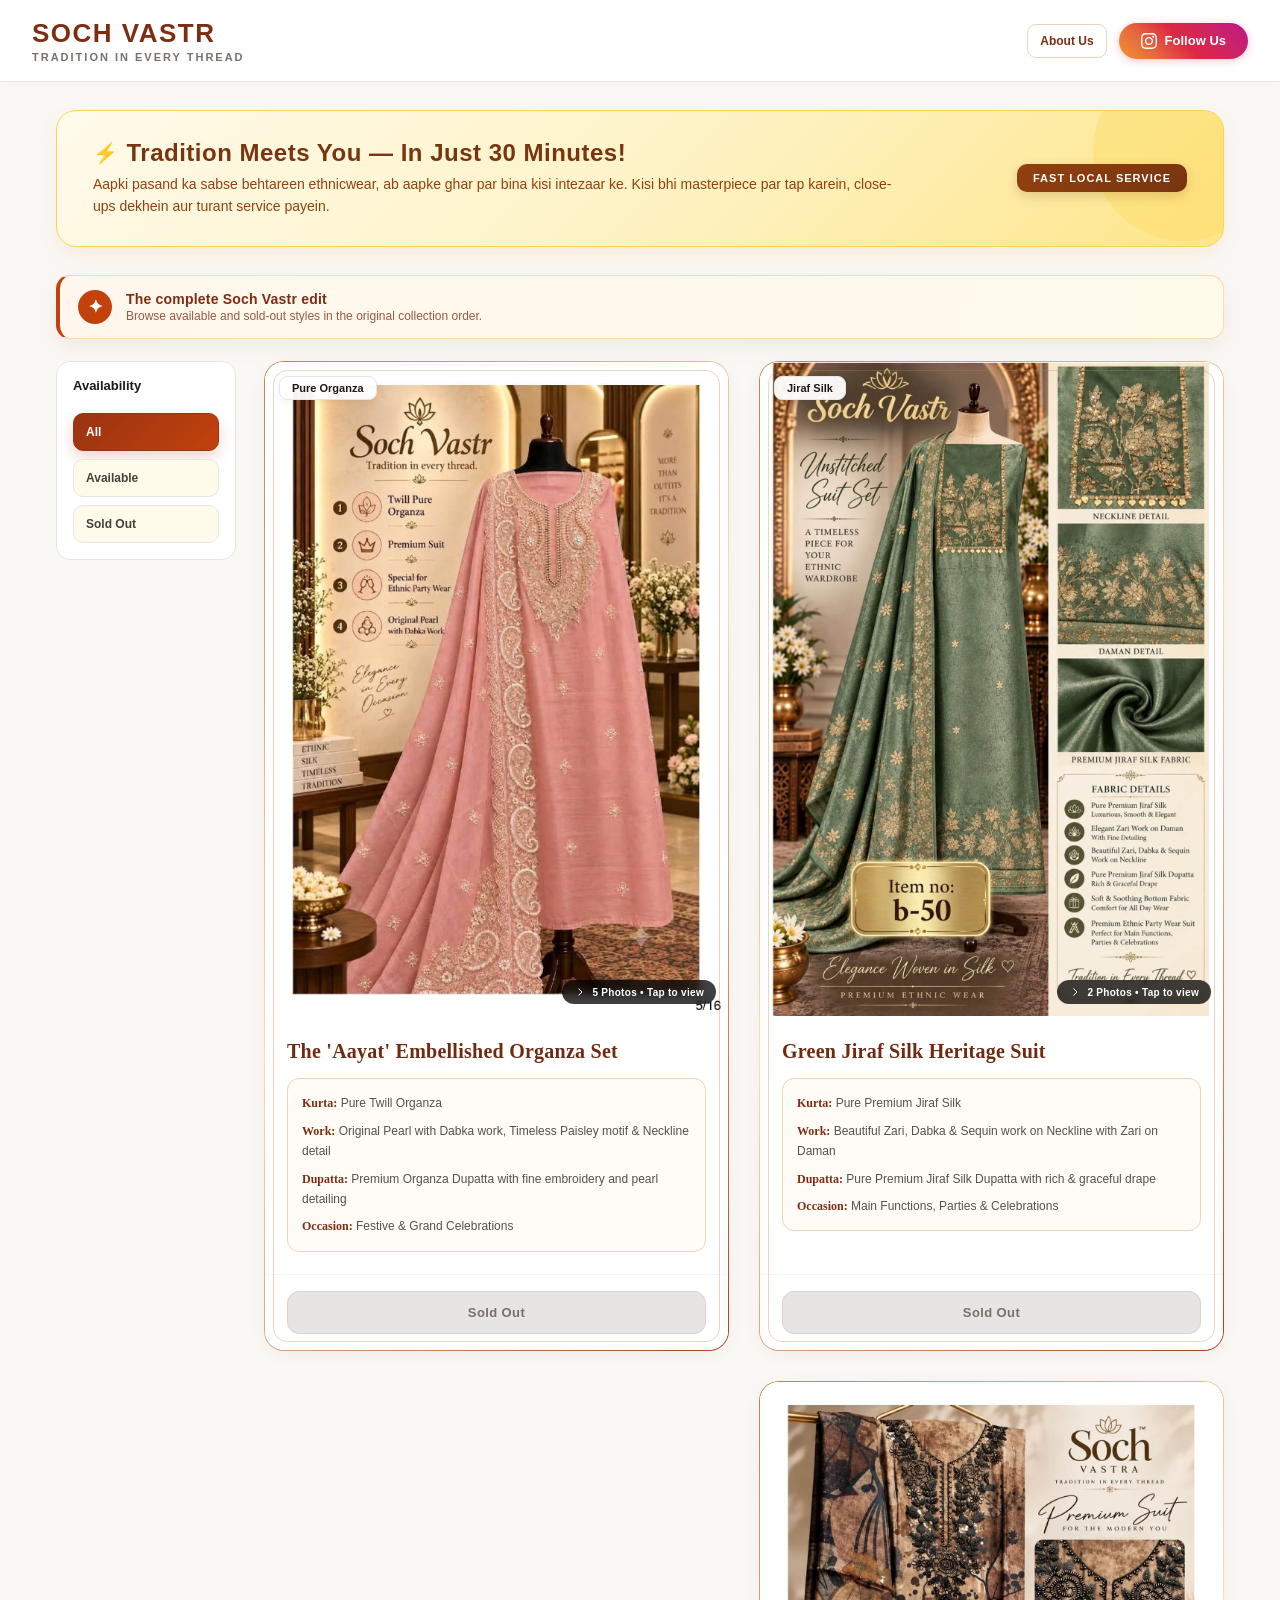
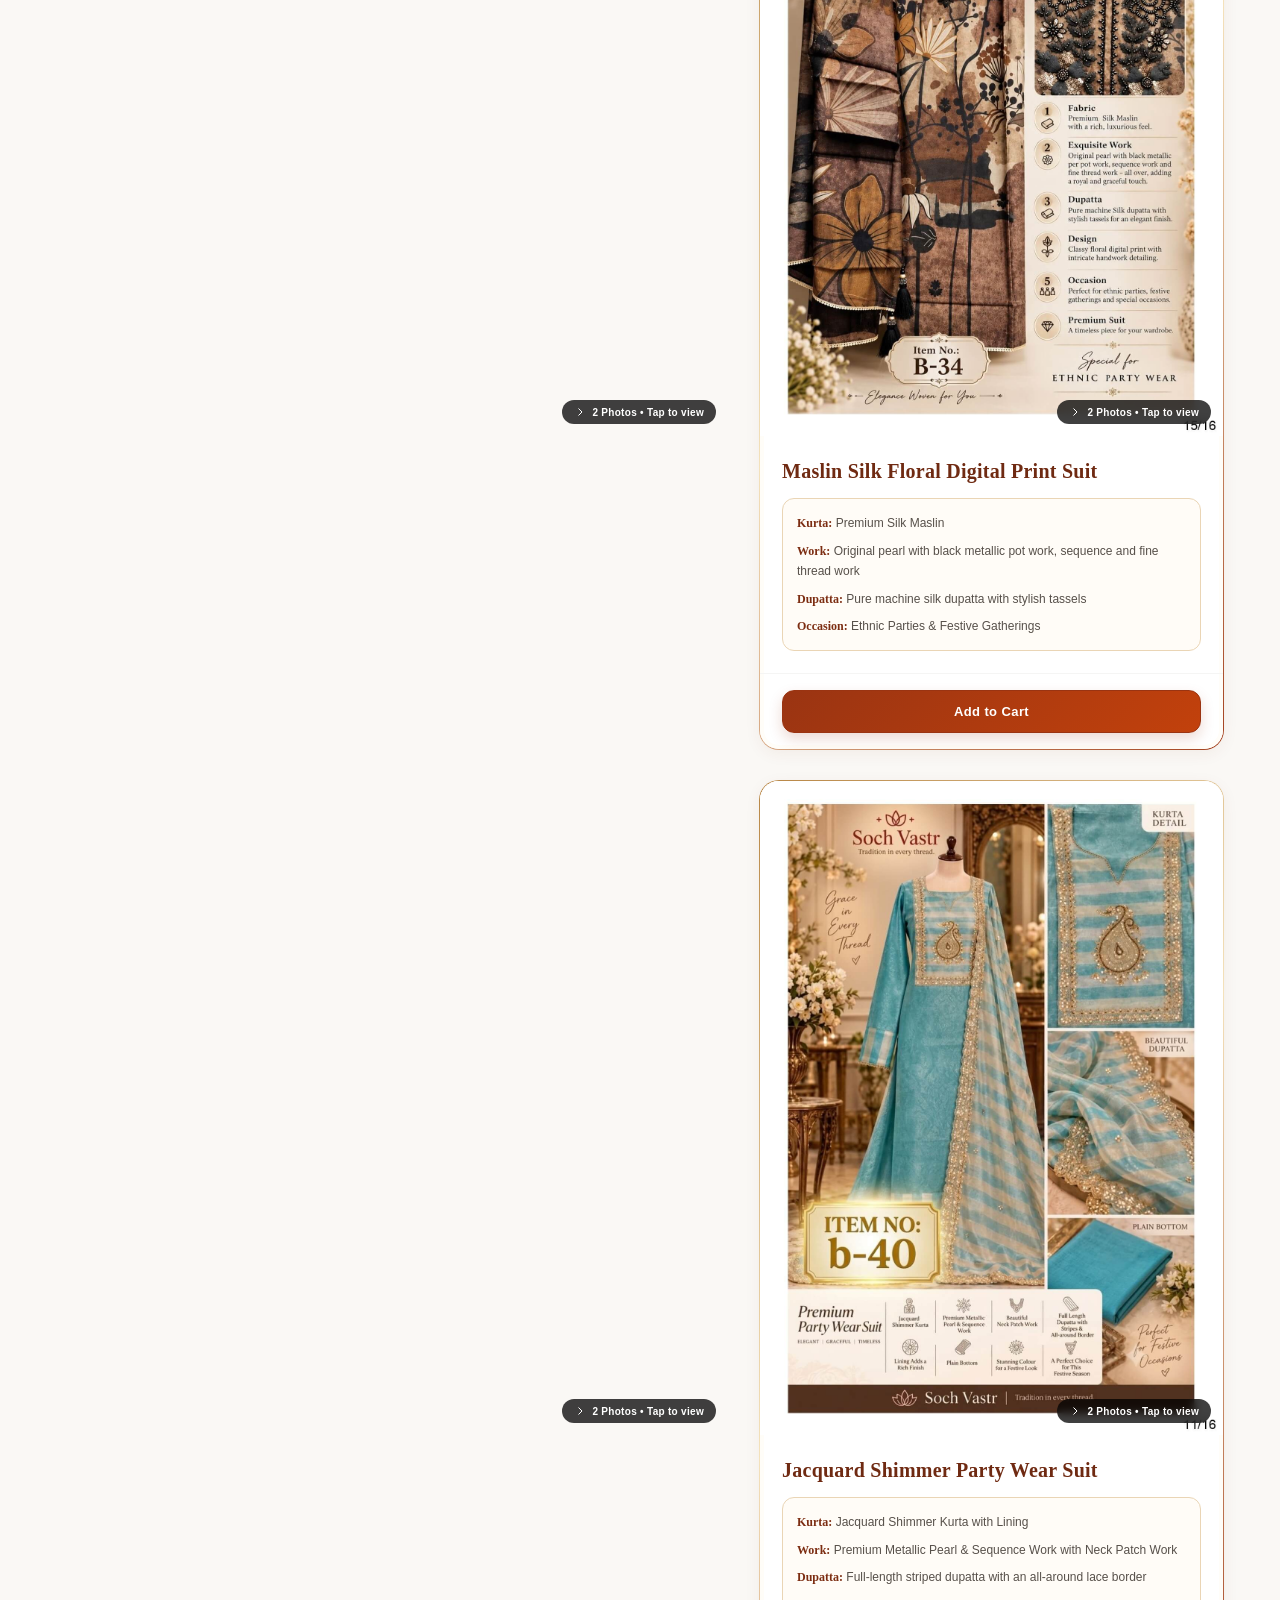
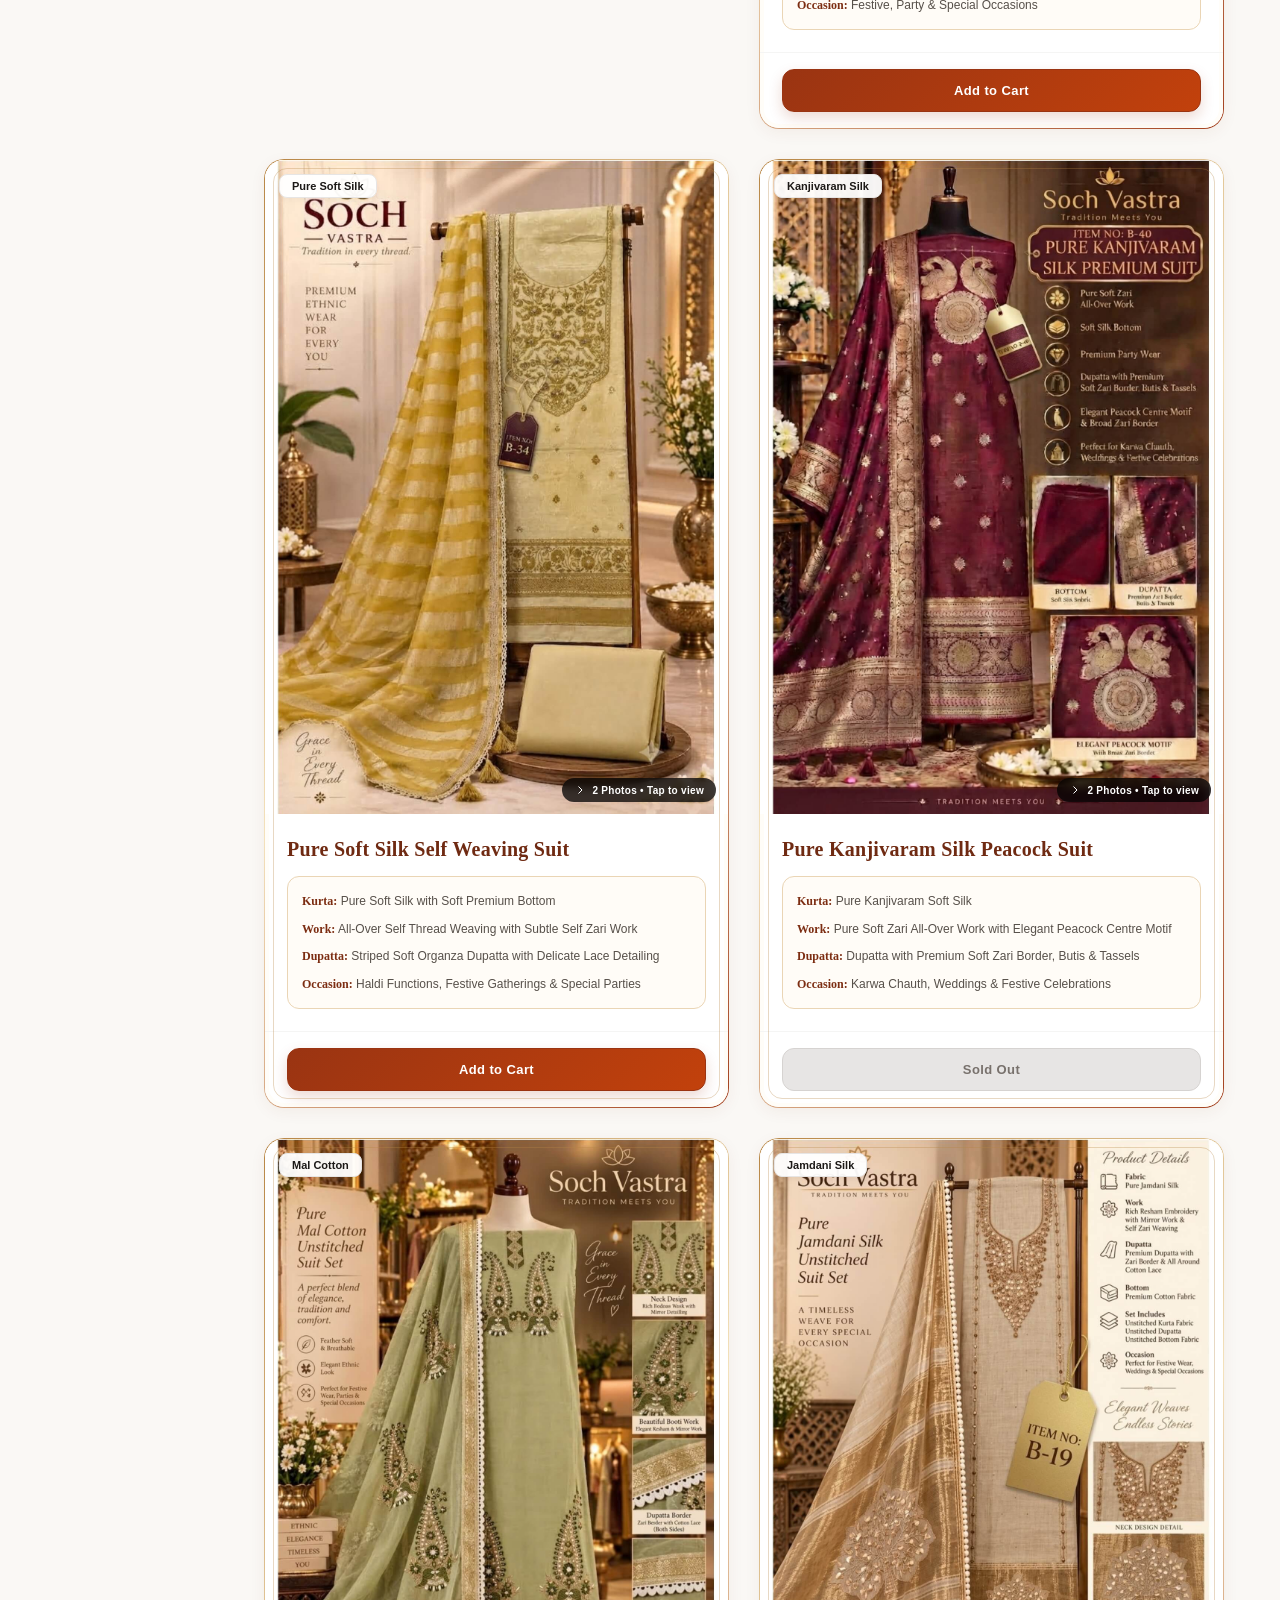
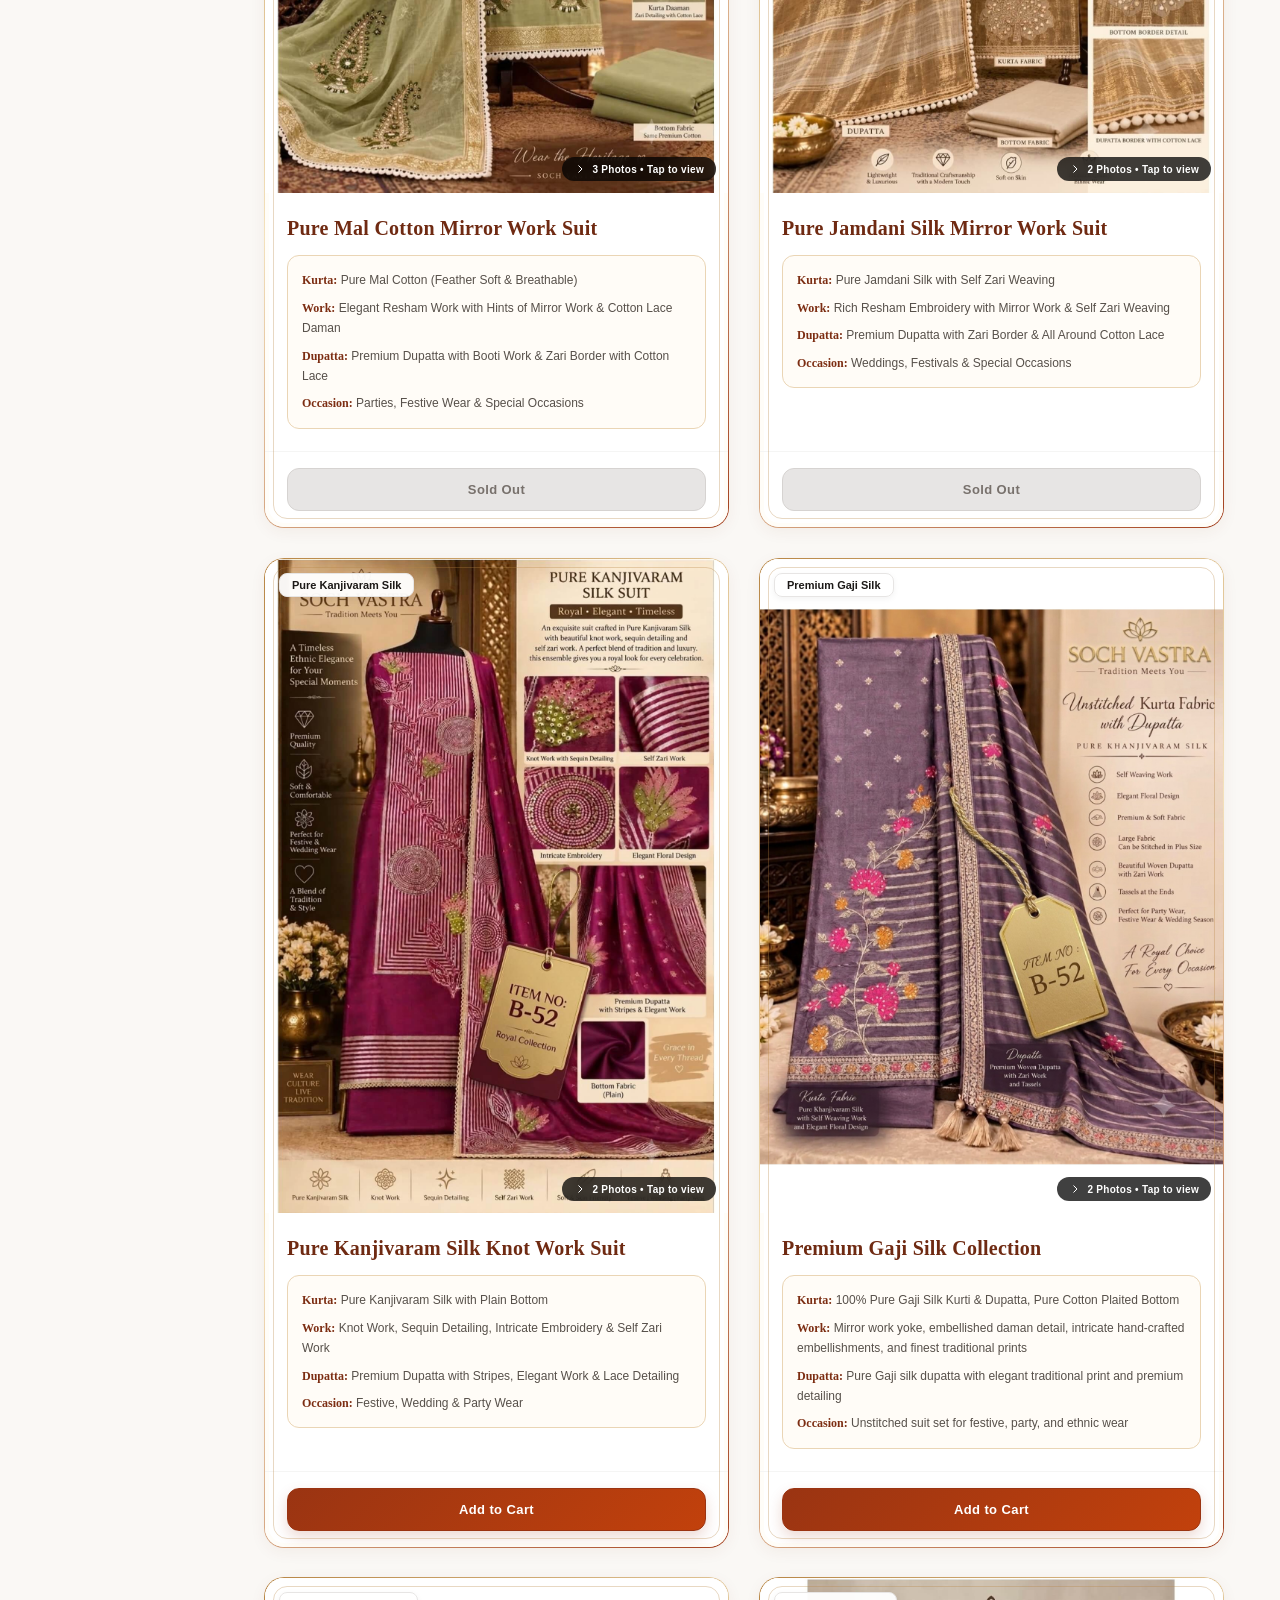
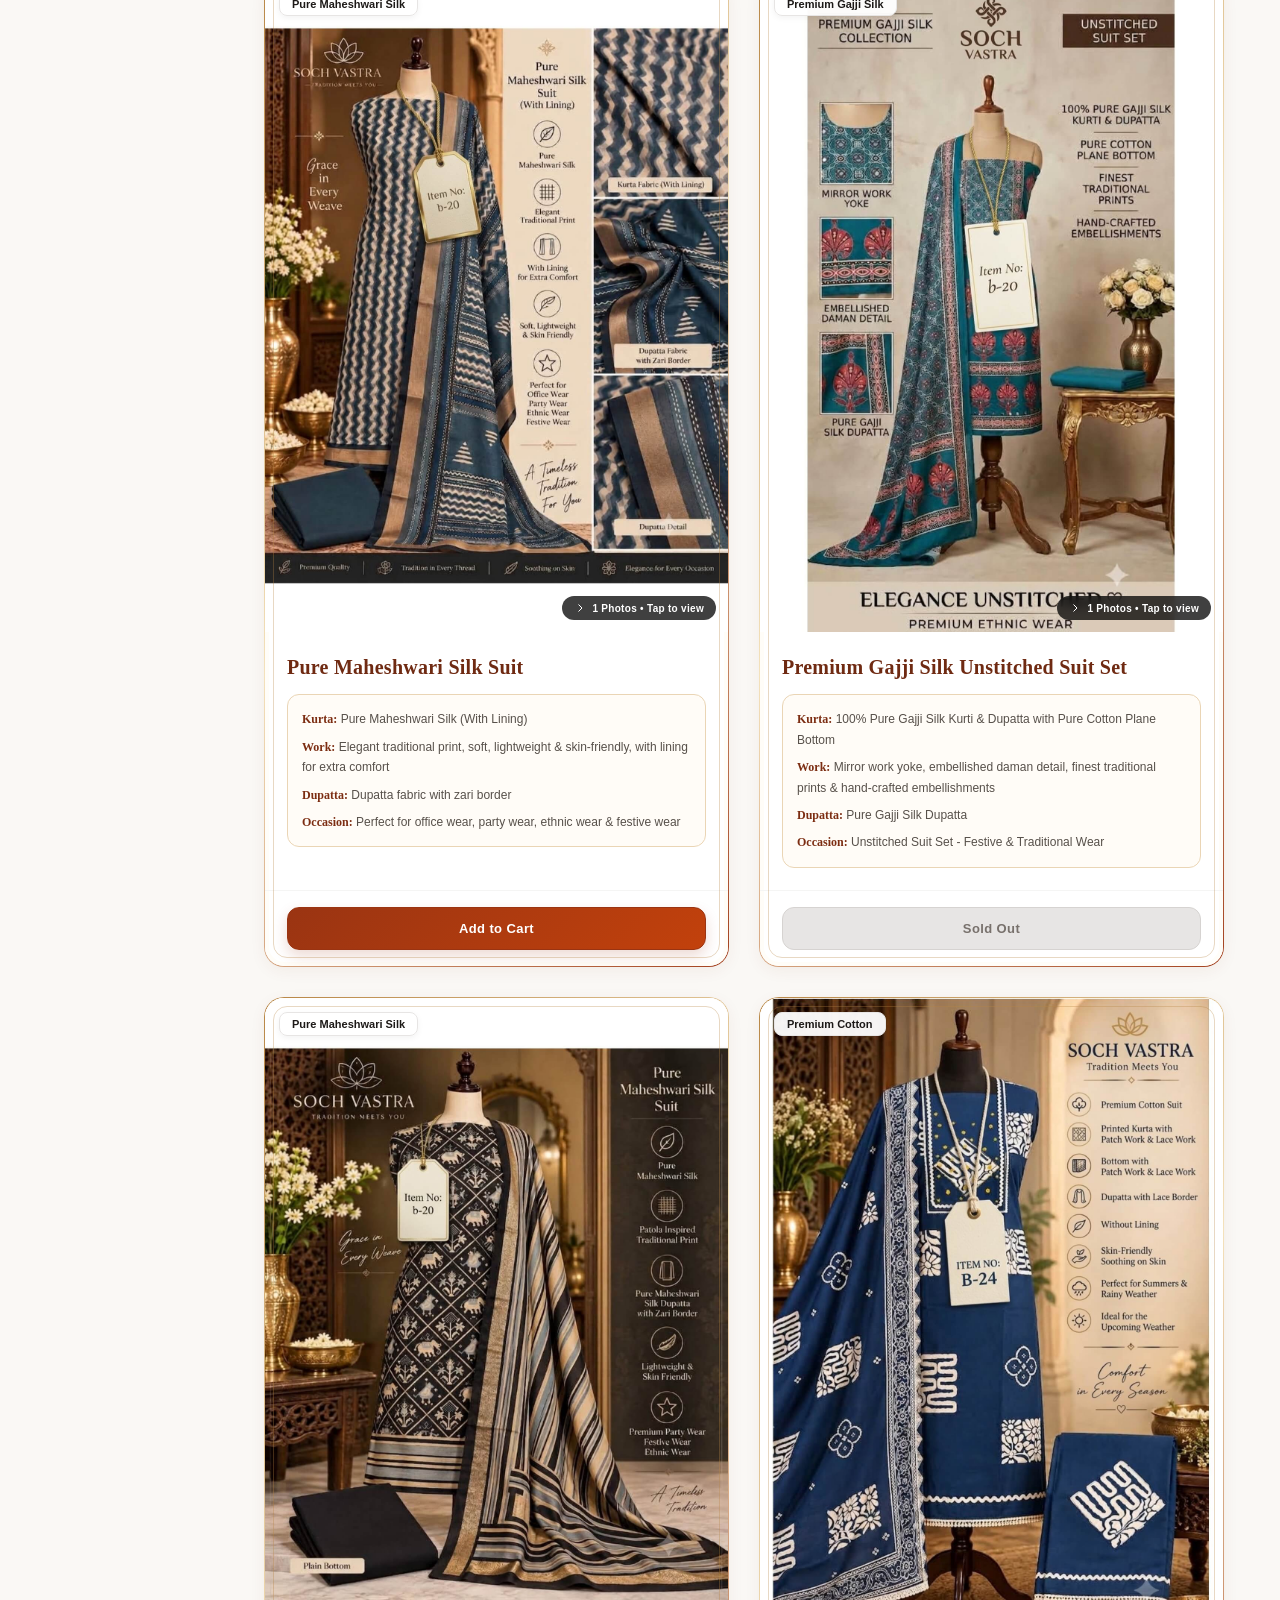
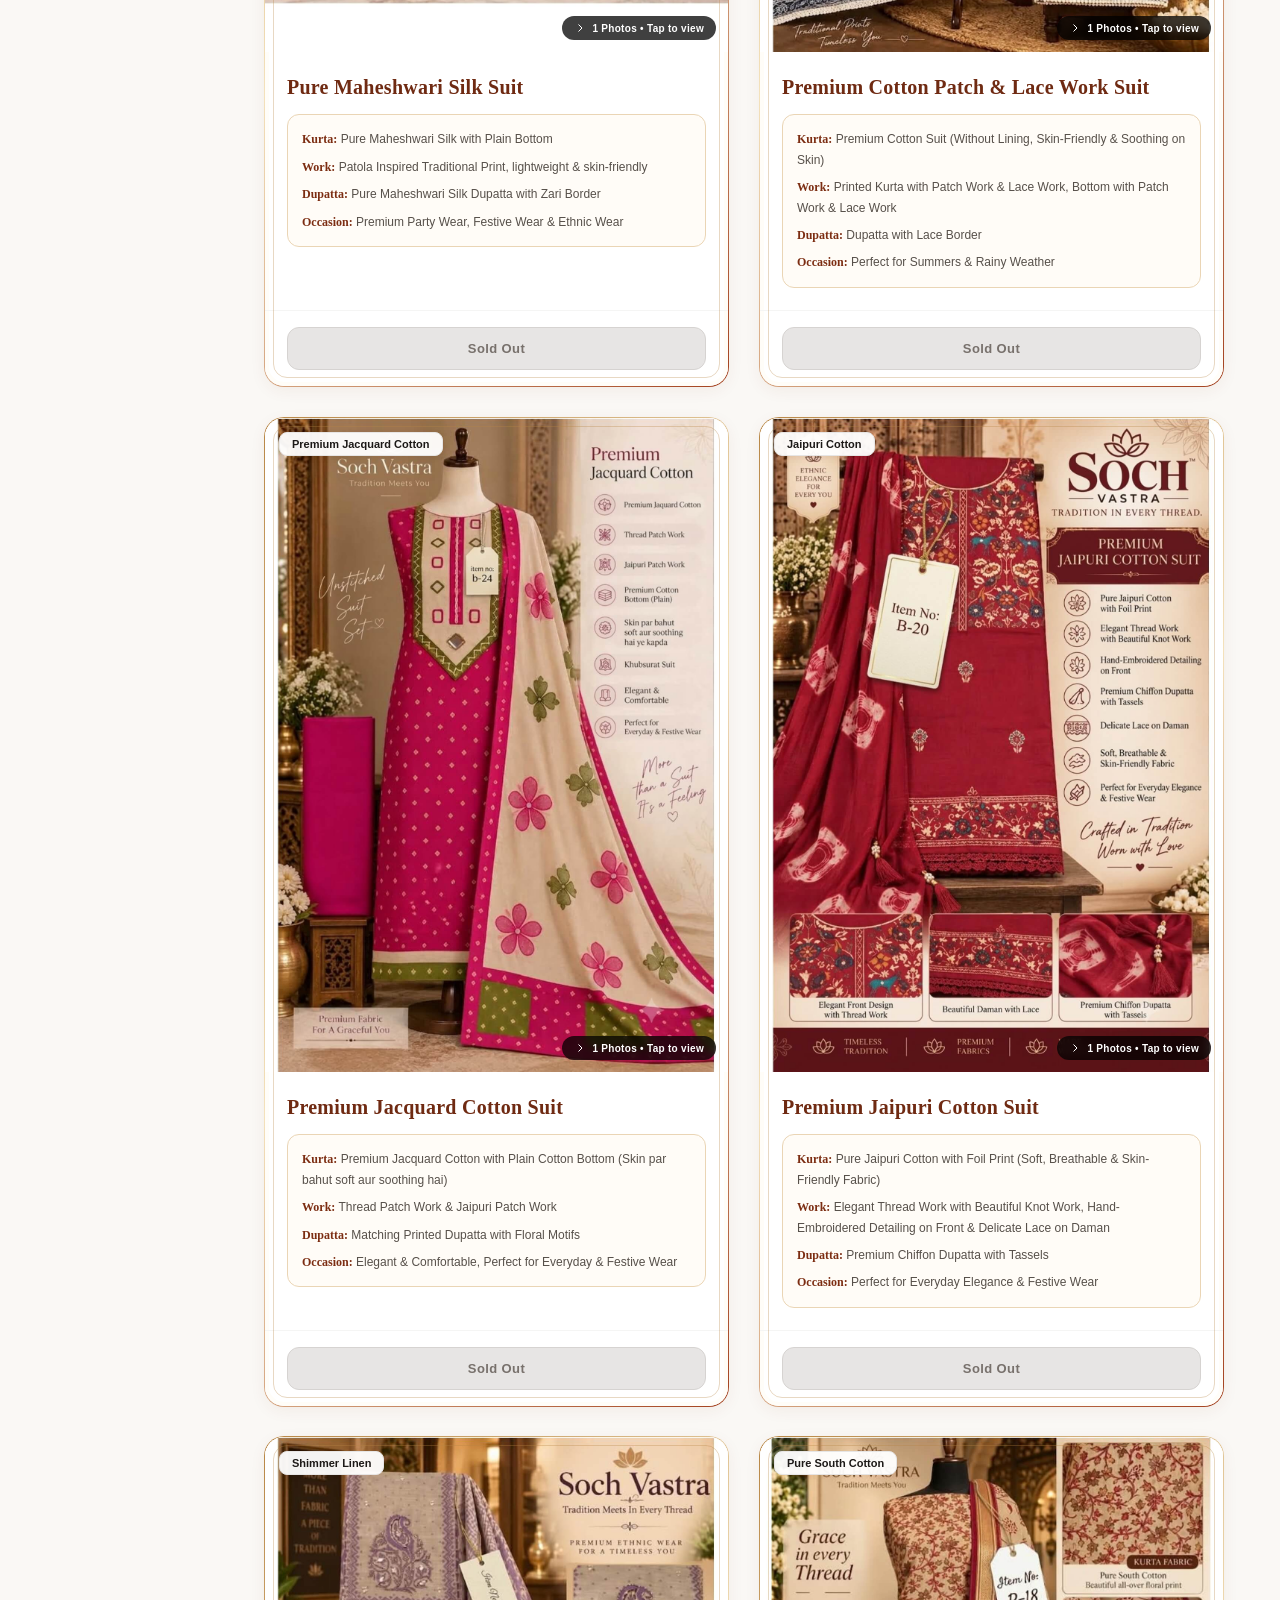
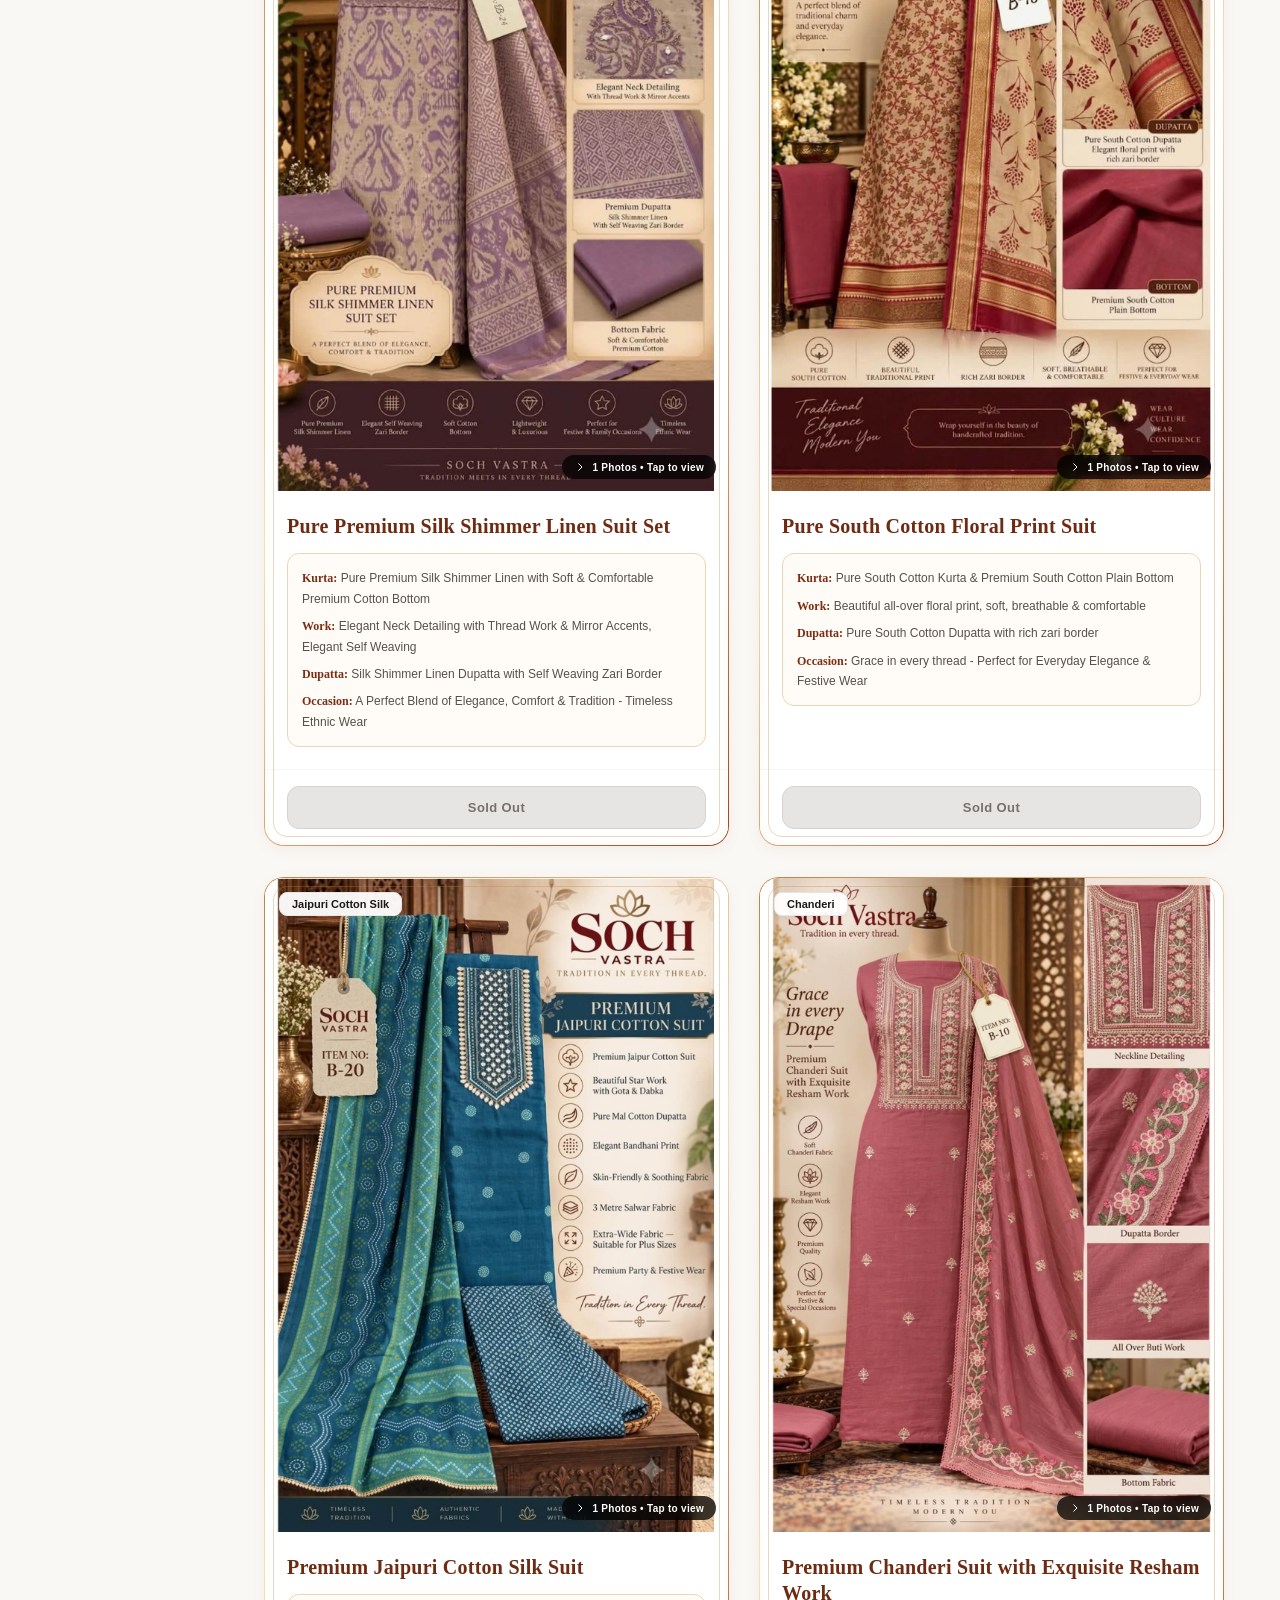
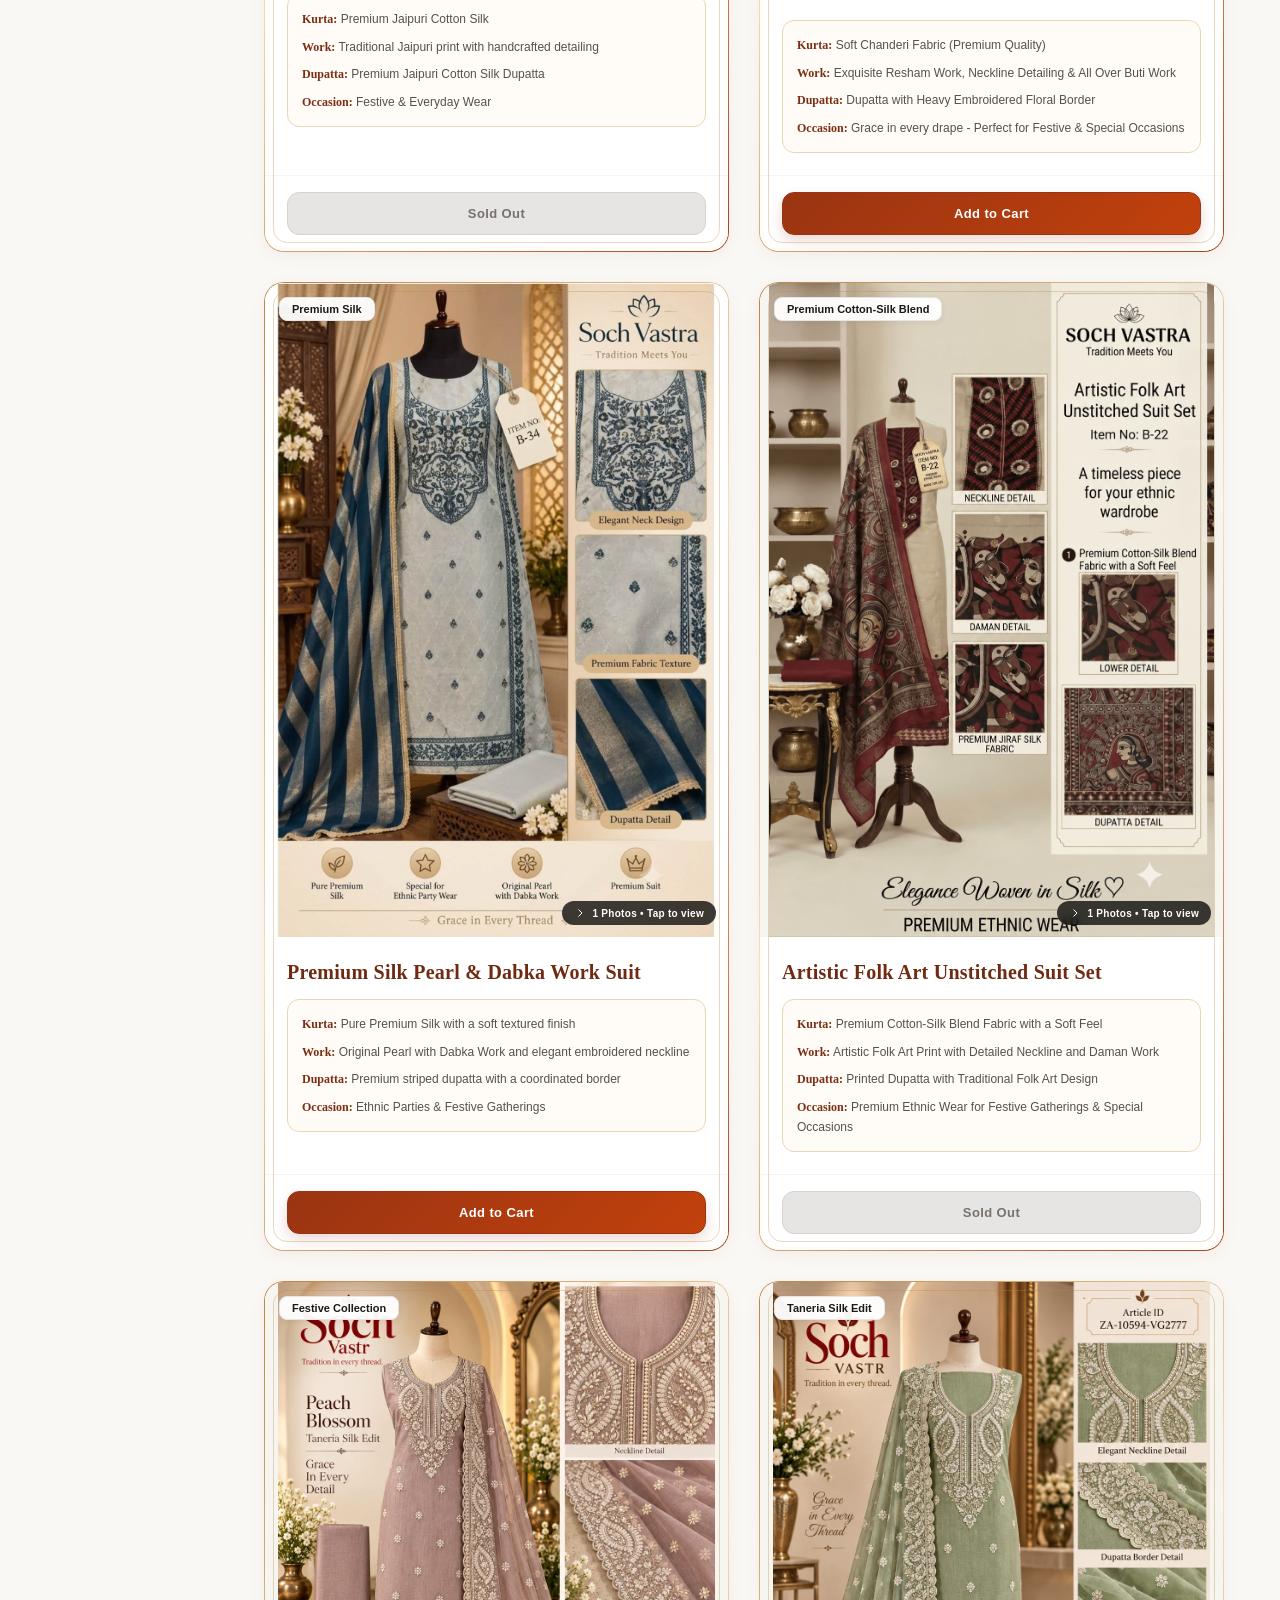
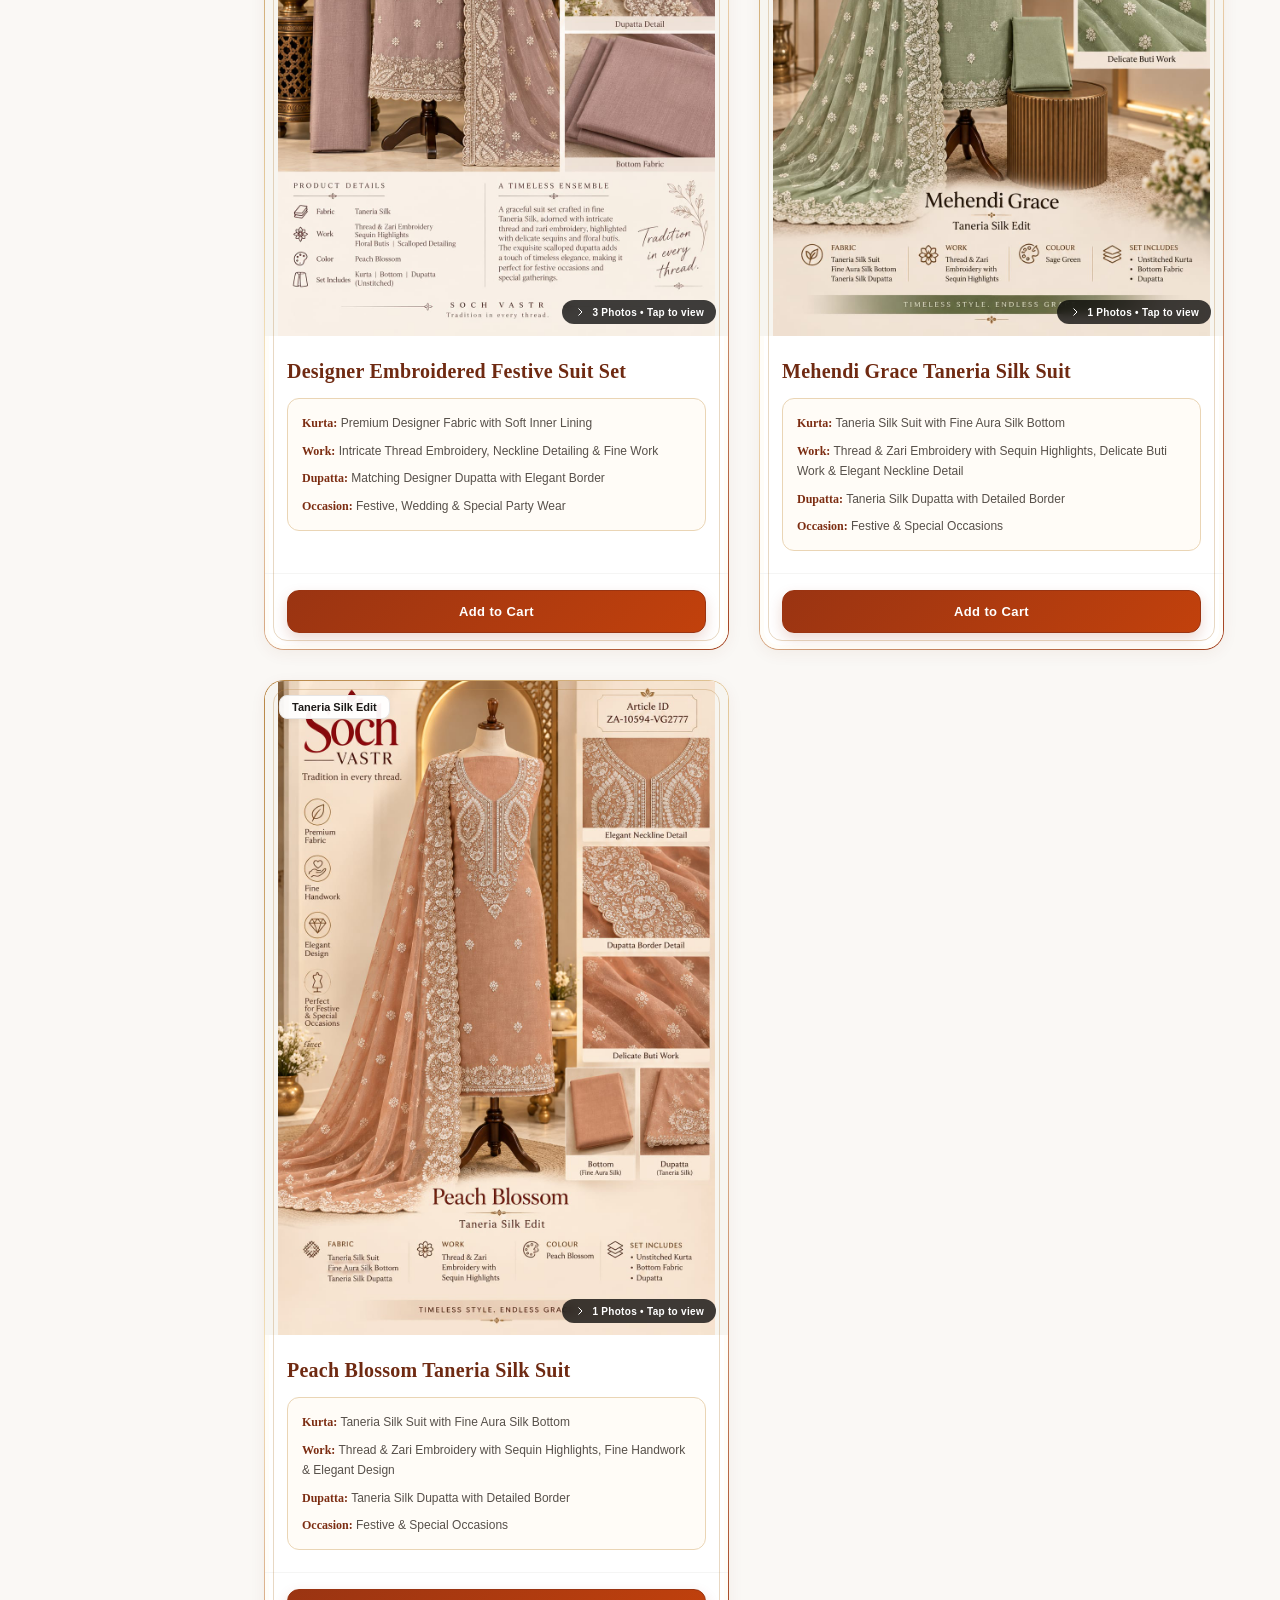
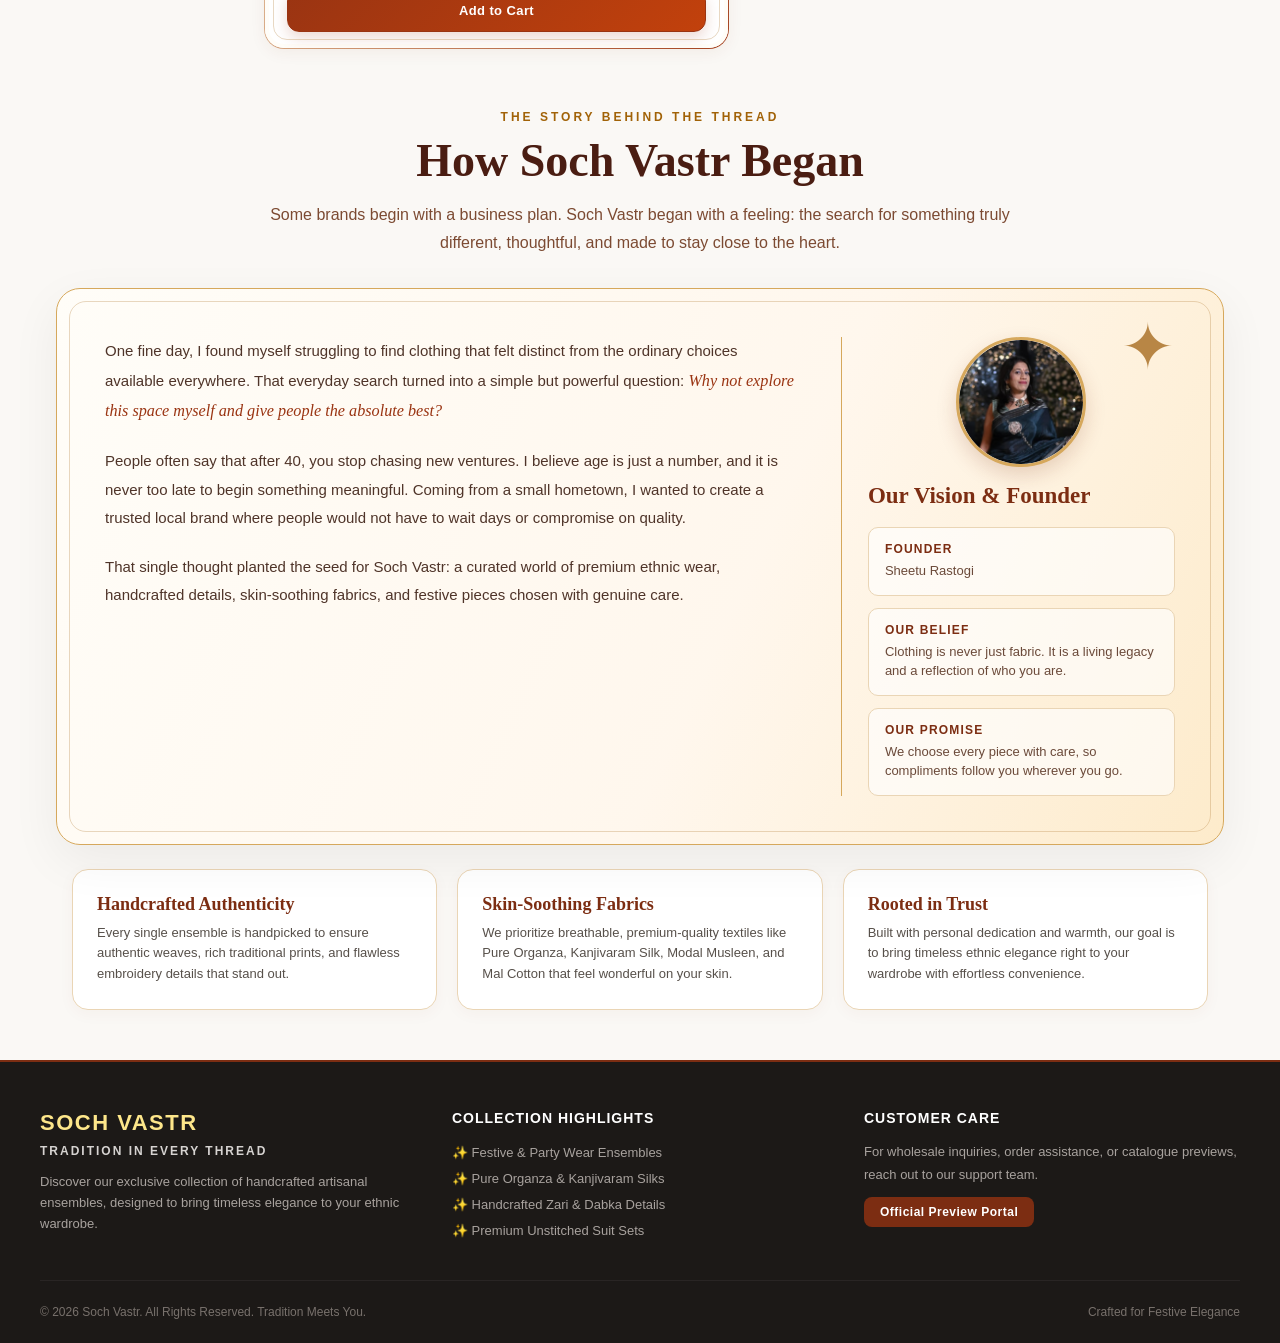
==== commit 374e54c0: "commiy t" ====
--- a/about.html
+++ b/about.html
@@ -28,7 +28,7 @@
     .banner p { font-size: 14px; color: #92400E; font-weight: 500; line-height: 1.6; }
     .notice-tag { background: linear-gradient(135deg, #92400E 0%, #78350F 100%); color: #ffffff; font-size: 11px; font-weight: 700; padding: 8px 16px; border-radius: 10px; letter-spacing: 1px; text-transform: uppercase; box-shadow: 0 4px 12px rgba(120, 53, 15, 0.2); position: relative; z-index: 1; white-space: nowrap; }
     .about-link { color: #7C2D12; font-size: 12px; font-weight: 800; text-decoration: none; padding: 9px 12px; border: 1px solid #EAD5B5; border-radius: 9px; transition: color 0.2s, background 0.2s, transform 0.2s; }
-    .about-link:hover { color: #ffffff; background: #7C2D12; transform: translateY(-1px); }
+    .about-link:hover { color: #ffffff; background: #7C2D12; transform: translateY(-1px); } 
 
     .container { max-width: 1200px; margin: 0 auto; padding: 0 16px; }
     .catalog-layout { display: grid; grid-template-columns: 180px minmax(0, 1fr); gap: 28px; align-items: start; }
